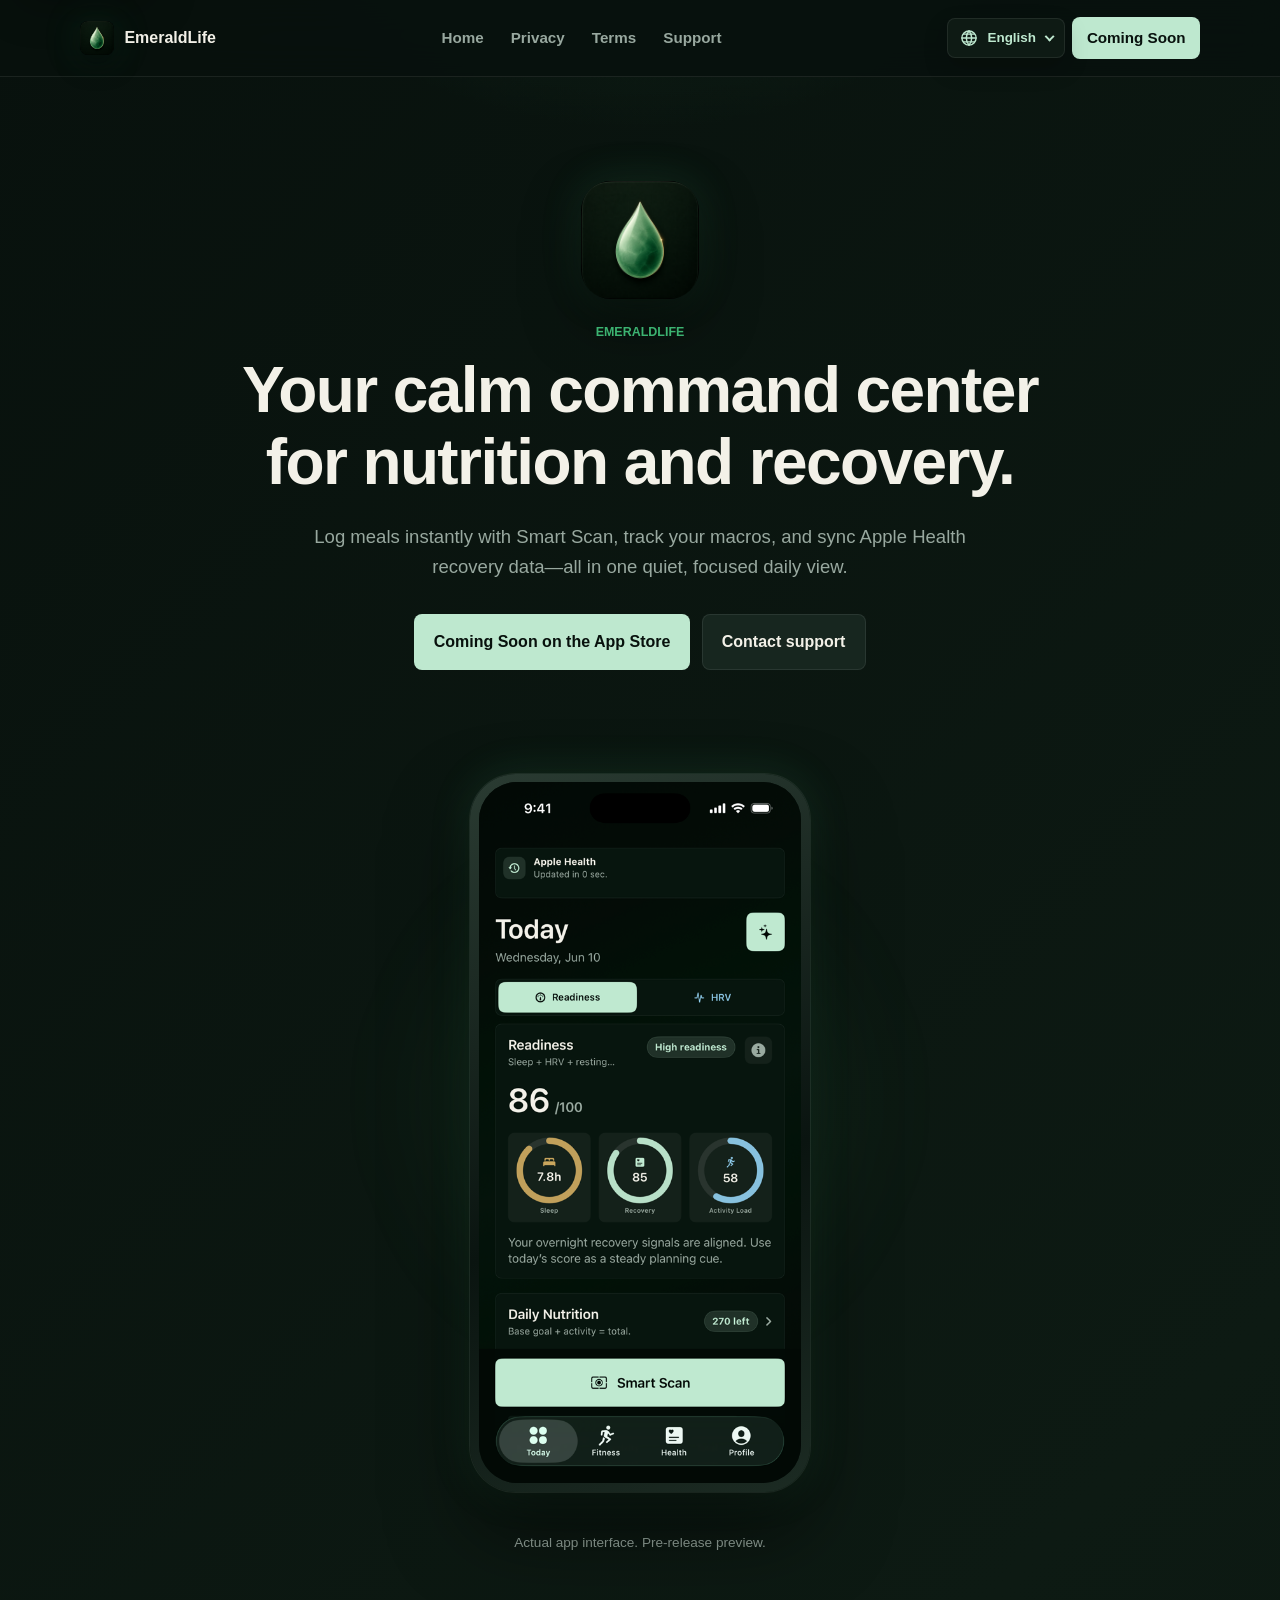
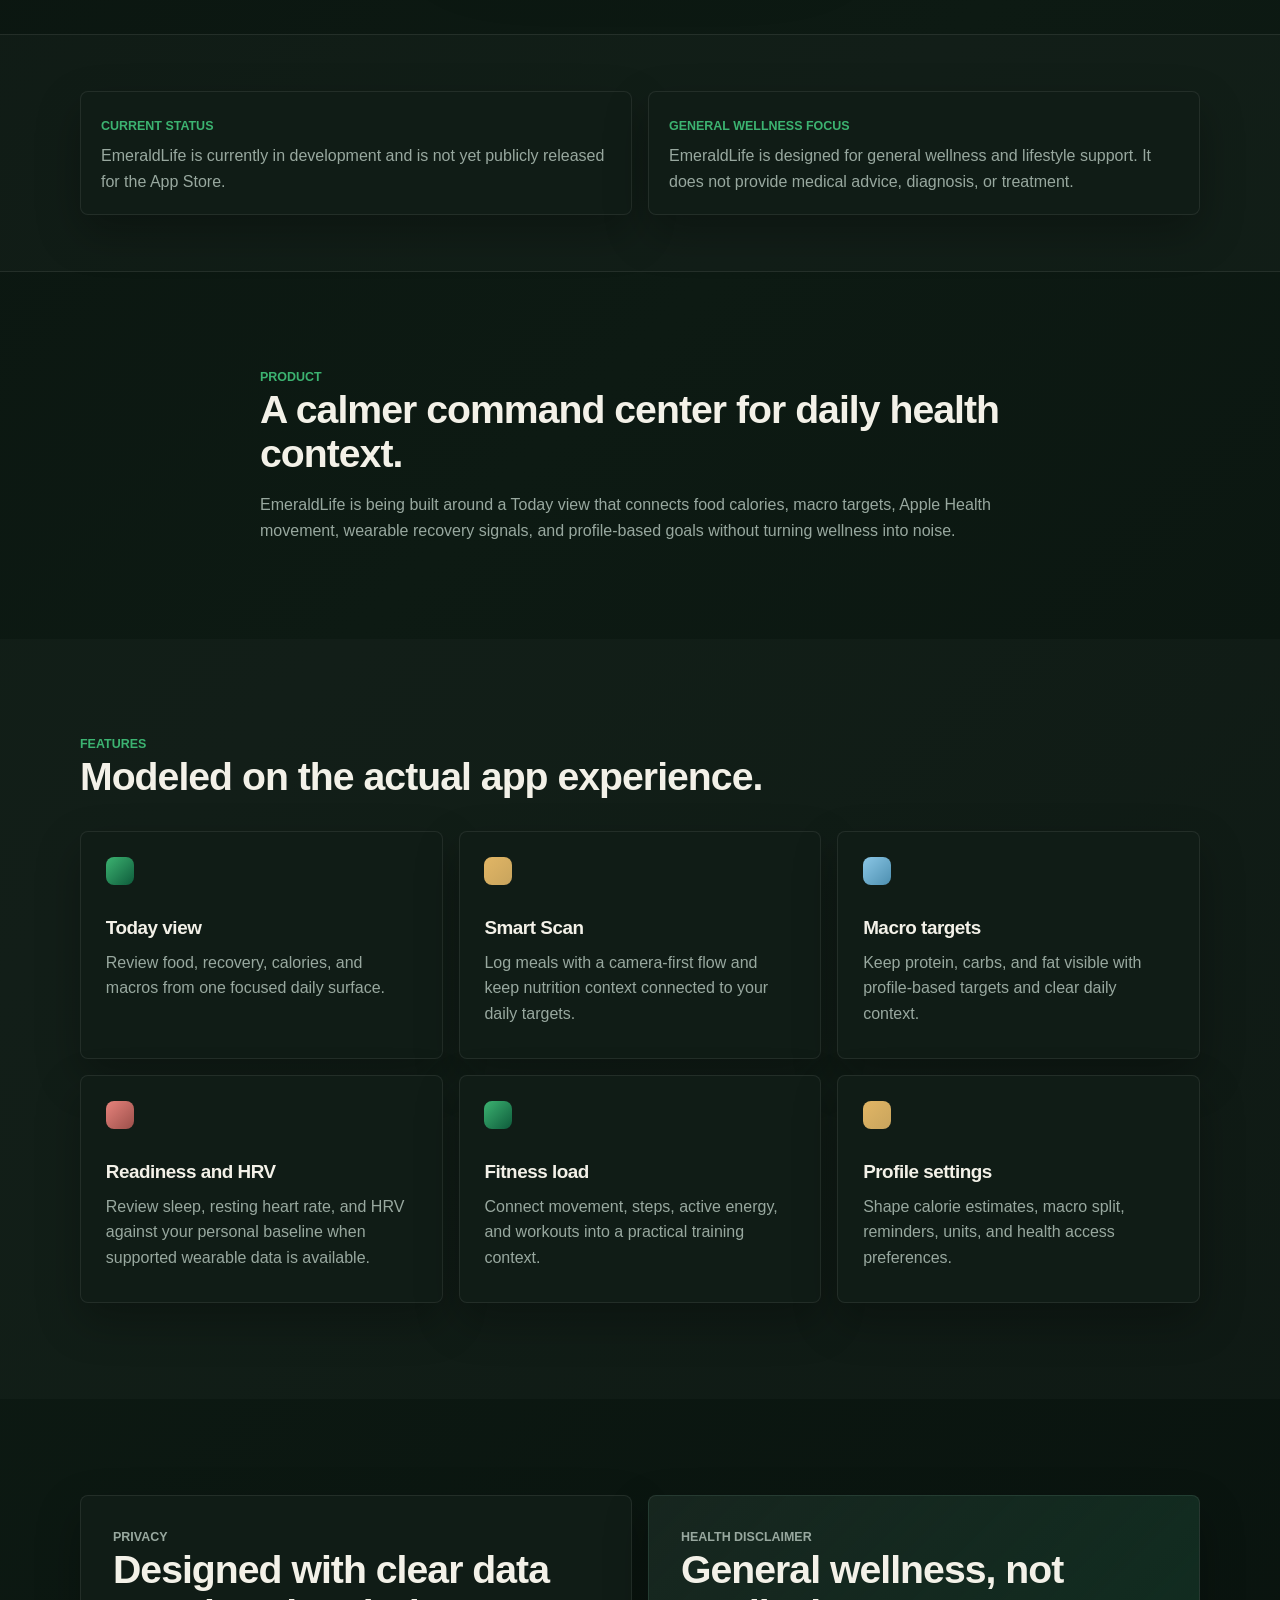
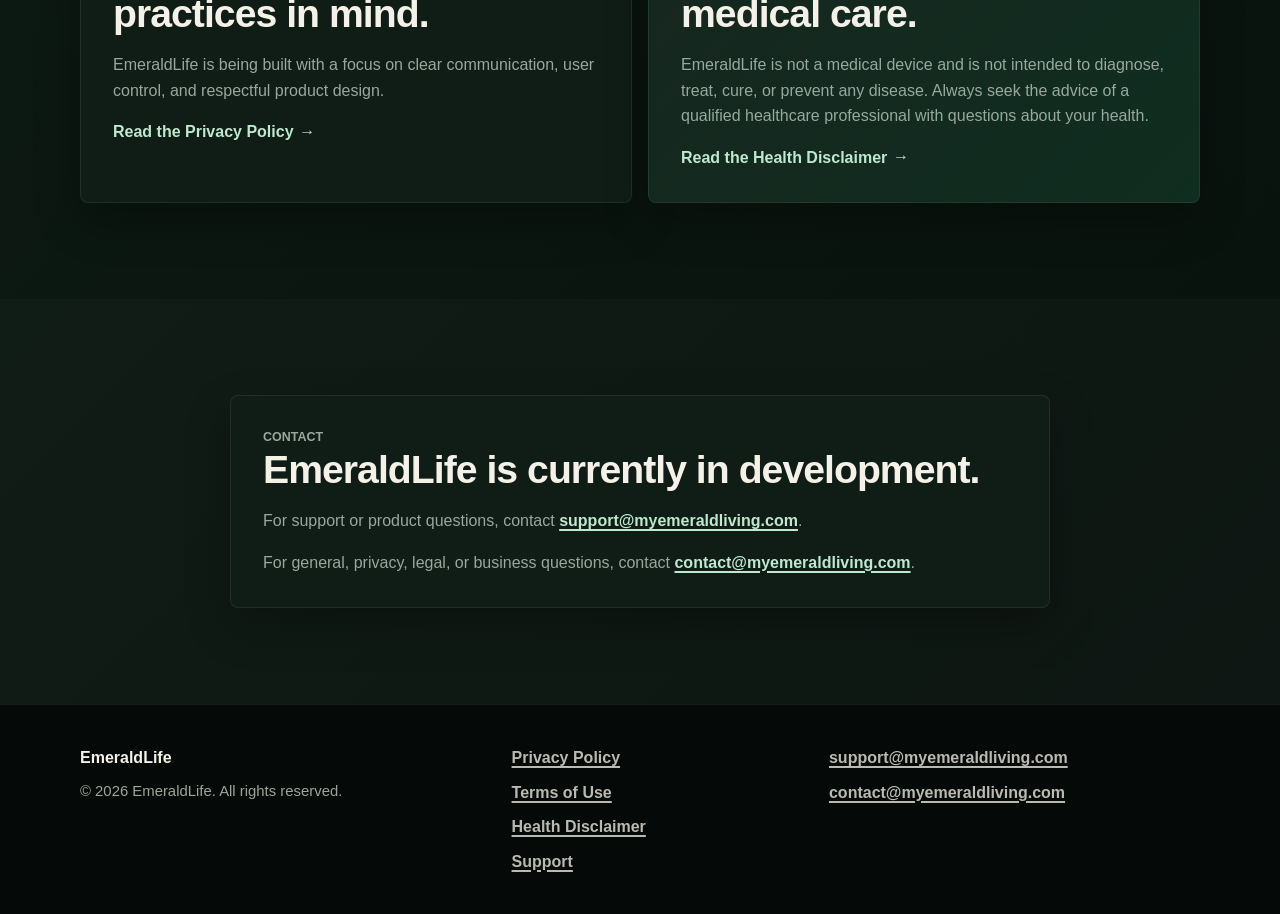
==== index.html @ 59704339 "Default language to browser preference" ====
<!doctype html>
<html lang="en">
<head>
  <meta charset="utf-8">
  <meta name="viewport" content="width=device-width, initial-scale=1">
  <title>EmeraldLife | Coming Soon</title>
  <meta name="description" content="EmeraldLife is a pre-launch health and lifestyle app focused on sustainable routines, meaningful patterns, nutrition awareness, recovery, and overall wellbeing.">
  <link rel="icon" type="image/png" href="assets/app-logo.png">
  <link rel="apple-touch-icon" href="assets/app-logo.png">
  <link rel="stylesheet" href="assets/styles.css?v=20260616a">
  <script src="assets/lang-boot.js?v=20260616a"></script>
</head>
<body data-page="home">
  <a class="skip-link" href="#main-content" data-i18n="common.skip">Skip to content</a>

  <header class="site-header">
    <div class="container header-inner">
      <a class="brand" href="./" aria-label="EmeraldLife homepage" data-i18n-aria-label="common.homeAria">
        <img class="brand-logo" src="assets/app-logo.png" width="32" height="32" alt="" aria-hidden="true">
        <span data-i18n="common.brand">EmeraldLife</span>
      </a>

      <nav id="site-nav" class="site-nav" aria-label="Primary navigation" data-primary-nav data-i18n-aria-label="common.primaryNav">
        <a href="./" data-i18n="nav.home">Home</a>
        <a href="privacy.html" data-i18n="nav.privacy">Privacy</a>
        <a href="terms.html" data-i18n="nav.terms">Terms</a>
        <a href="support.html" data-i18n="nav.support">Support</a>
        <a class="mobile-nav-cta" href="./#status" data-i18n="nav.soon">Coming Soon</a>
      </nav>

      <div class="header-actions">
        <div class="language-selector" data-language-dropdown>
          <button type="button" class="language-trigger" aria-haspopup="listbox" aria-expanded="false" data-language-trigger data-i18n-aria-label="common.languageSelector">
            <span class="language-icon" aria-hidden="true">
              <svg class="language-icon-svg" viewBox="0 0 24 24" focusable="false">
                <circle cx="12" cy="12" r="8.5"></circle>
                <path d="M3.5 12h17"></path>
                <path d="M12 3.5c2.15 2.2 3.25 5.05 3.25 8.5s-1.1 6.3-3.25 8.5"></path>
                <path d="M12 3.5c-2.15 2.2-3.25 5.05-3.25 8.5s1.1 6.3 3.25 8.5"></path>
                <path d="M5.9 7.35h12.2"></path>
                <path d="M5.9 16.65h12.2"></path>
              </svg>
            </span>
            <span class="language-current" data-language-current>English</span>
            <span class="language-chevron" aria-hidden="true"></span>
          </button>
          <ul class="language-menu" role="listbox" hidden data-language-menu>
            <li class="language-option">
              <button type="button" role="option" data-language-option="en" aria-selected="true">
                <svg class="language-check" viewBox="0 0 16 16" aria-hidden="true" focusable="false">
                  <path d="M3.5 8.5l2.4 2.4 5.4-5.4"></path>
                </svg>
                <span>English</span>
              </button>
            </li>
            <li class="language-option">
              <button type="button" role="option" data-language-option="zhHans" aria-selected="false">
                <svg class="language-check" viewBox="0 0 16 16" aria-hidden="true" focusable="false">
                  <path d="M3.5 8.5l2.4 2.4 5.4-5.4"></path>
                </svg>
                <span>简体中文</span>
              </button>
            </li>
            <li class="language-option">
              <button type="button" role="option" data-language-option="zhHant" aria-selected="false">
                <svg class="language-check" viewBox="0 0 16 16" aria-hidden="true" focusable="false">
                  <path d="M3.5 8.5l2.4 2.4 5.4-5.4"></path>
                </svg>
                <span>繁體中文</span>
              </button>
            </li>
          </ul>
        </div>
        <a class="header-cta" href="./#status" data-i18n="nav.soon">Coming Soon</a>
        <button class="menu-toggle" type="button" aria-expanded="false" aria-controls="site-nav" aria-label="Open menu" data-nav-toggle data-i18n-aria-label="nav.openMenu">
          <span></span>
          <span></span>
        </button>
      </div>
    </div>
  </header>

  <main id="main-content">
    <section class="hero">
      <div class="container hero-inner">
        <img class="hero-logo" src="assets/app-logo.png" width="112" height="112" alt="" aria-hidden="true">
        <p class="eyebrow" data-i18n="home.eyebrow">EmeraldLife</p>
        <h1 data-i18n="home.heroTitle">Build a daily rhythm around food, movement, and progress.</h1>
        <p class="hero-lead" data-i18n="home.heroLead">EmeraldLife brings nutrition, Smart Scan meal logging, Apple Health movement, wearable recovery signals, and progress context into one calm daily view.</p>
        <div class="hero-actions">
          <a class="button button-primary" href="#status" data-i18n="home.heroPrimary">Coming Soon on the App Store</a>
          <a class="button button-secondary" href="support.html" data-i18n="home.heroSecondary">Contact support</a>
        </div>

        <div class="product-visual">
          <div class="phone-stage">
            <div class="phone-glow" aria-hidden="true"></div>
            <div class="phone-shell">
              <img
                class="phone-screenshot"
                src="assets/app-today-en.png"
                width="506"
                height="1100"
                alt="EmeraldLife Today view showing readiness score, sleep, recovery, activity load, and daily nutrition"
                data-app-screenshot
                data-i18n-alt="home.screenshotAlt">
            </div>
          </div>
          <p class="visual-caption" data-i18n="home.visualCaption">Actual app interface. Pre-release preview.</p>
        </div>
      </div>
    </section>

    <section id="status" class="status-section">
      <div class="container notice-grid">
        <article class="notice-card">
          <span class="notice-label" data-i18n="home.statusLabel">Current status</span>
          <p data-i18n="home.statusText">EmeraldLife is currently in development and is not yet publicly released for the App Store.</p>
        </article>
        <article class="notice-card">
          <span class="notice-label" data-i18n="home.disclaimerLabel">General wellness focus</span>
          <p data-i18n="home.disclaimerText">EmeraldLife is designed for general wellness and lifestyle support. It does not provide medical advice, diagnosis, or treatment.</p>
        </article>
      </div>
    </section>

    <section id="product" class="content-section">
      <div class="container section-narrow">
        <p class="section-label" data-i18n="nav.product">Product</p>
        <h2 data-i18n="home.productTitle">A calmer command center for daily health context.</h2>
        <p data-i18n="home.productCopy">EmeraldLife is being built around a Today view that connects food calories, macro targets, Apple Health movement, wearable recovery signals, and profile-based goals without turning wellness into noise.</p>
      </div>
    </section>

    <section class="content-section feature-section">
      <div class="container">
        <div class="section-heading">
          <p class="section-label" data-i18n="home.featuresLabel">Features</p>
          <h2 data-i18n="home.featuresTitle">Modeled on the actual app experience.</h2>
        </div>
        <div class="feature-grid">
          <article class="feature-card">
            <span class="feature-mark"></span>
            <h3 data-i18n="home.featureRoutineTitle">Today view</h3>
            <p data-i18n="home.featureRoutineCopy">Review food, recovery, calories, and macros from one focused daily surface.</p>
          </article>
          <article class="feature-card">
            <span class="feature-mark feature-mark-warm"></span>
            <h3 data-i18n="home.featureNutritionTitle">Smart Scan</h3>
            <p data-i18n="home.featureNutritionCopy">Log meals with a camera-first flow and keep nutrition context connected to your daily targets.</p>
          </article>
          <article class="feature-card">
            <span class="feature-mark feature-mark-blue"></span>
            <h3 data-i18n="home.featureHabitTitle">Macro targets</h3>
            <p data-i18n="home.featureHabitCopy">Keep protein, carbs, and fat visible with profile-based targets and clear daily context.</p>
          </article>
          <article class="feature-card">
            <span class="feature-mark feature-mark-dark"></span>
            <h3 data-i18n="home.featureRecoveryTitle">Readiness and HRV</h3>
            <p data-i18n="home.featureRecoveryCopy">Review sleep, resting heart rate, and HRV against your personal baseline when supported wearable data is available.</p>
          </article>
          <article class="feature-card">
            <span class="feature-mark"></span>
            <h3 data-i18n="home.featureReflectionTitle">Fitness load</h3>
            <p data-i18n="home.featureReflectionCopy">Connect movement, steps, active energy, and workouts into a practical training context.</p>
          </article>
          <article class="feature-card">
            <span class="feature-mark feature-mark-warm"></span>
            <h3 data-i18n="home.featureInsightTitle">Profile settings</h3>
            <p data-i18n="home.featureInsightCopy">Shape calorie estimates, macro split, reminders, units, and health access preferences.</p>
          </article>
        </div>
      </div>
    </section>

    <section class="content-section split-section">
      <div class="container split-layout">
        <article class="text-panel">
          <p class="section-label" data-i18n="home.privacyLabel">Privacy</p>
          <h2 data-i18n="home.privacyTitle">Designed with clear data practices in mind.</h2>
          <p data-i18n="home.privacyCopy">EmeraldLife is being built with a focus on clear communication, user control, and respectful product design.</p>
          <a class="text-link" href="privacy.html" data-i18n="home.privacyLink">Read the Privacy Policy</a>
        </article>
        <article class="text-panel accent-panel">
          <p class="section-label" data-i18n="home.healthLabel">Health disclaimer</p>
          <h2 data-i18n="home.healthTitle">General wellness, not medical care.</h2>
          <p data-i18n="home.healthCopy">EmeraldLife is not a medical device and is not intended to diagnose, treat, cure, or prevent any disease. Always seek the advice of a qualified healthcare professional with questions about your health.</p>
          <a class="text-link" href="health-disclaimer.html" data-i18n="home.healthLink">Read the Health Disclaimer</a>
        </article>
      </div>
    </section>

    <section class="content-section contact-section">
      <div class="container contact-panel">
        <p class="section-label" data-i18n="home.contactLabel">Contact</p>
        <h2 data-i18n="home.contactTitle">EmeraldLife is currently in development.</h2>
        <p data-i18n-html="home.contactSupport">For support or product questions, contact <a href="mailto:support@myemeraldliving.com">support@myemeraldliving.com</a>.</p>
        <p data-i18n-html="home.contactGeneral">For general, privacy, legal, or business questions, contact <a href="mailto:contact@myemeraldliving.com">contact@myemeraldliving.com</a>.</p>
      </div>
    </section>
  </main>

  <footer class="site-footer">
    <div class="container footer-layout">
      <div>
        <a class="footer-brand" href="./" data-i18n="common.brand">EmeraldLife</a>
        <p data-i18n="common.copyright">© 2026 EmeraldLife. All rights reserved.</p>
      </div>
      <nav class="footer-links" aria-label="Footer navigation" data-i18n-aria-label="common.footerNav">
        <a href="privacy.html" data-i18n="footer.privacy">Privacy Policy</a>
        <a href="terms.html" data-i18n="footer.terms">Terms of Use</a>
        <a href="health-disclaimer.html" data-i18n="footer.health">Health Disclaimer</a>
        <a href="support.html" data-i18n="footer.support">Support</a>
      </nav>
      <div class="footer-contact">
        <a href="mailto:support@myemeraldliving.com">support@myemeraldliving.com</a>
        <a href="mailto:contact@myemeraldliving.com">contact@myemeraldliving.com</a>
      </div>
    </div>
  </footer>

  <script src="assets/script.js?v=20260616a"></script>
</body>
</html>
---- assets/styles.css ----
:root {
  --app-background: #08110D;
  --app-background-2: #0D1A13;
  --app-surface: #101C16;
  --app-elevated: #17261F;
  --app-border: rgba(255, 255, 255, 0.08);
  --app-primary: #3CB371;
  --app-primary-deep: #0E5B3B;
  --app-mint: #BEE8CF;
  --app-ivory: #F3F1E8;
  --app-muted: #98A89F;
  --app-gold: #C8A45D;
  --app-warning: #E2B665;
  --app-sky: #8BC7E6;
  --app-rose: #E7837C;
  --app-black: #050907;
  --font-stack: -apple-system, BlinkMacSystemFont, "SF Pro Display", "SF Pro Text", "Helvetica Neue", Helvetica, Arial, sans-serif;
  --font-stack-zh-hans: -apple-system, BlinkMacSystemFont, "SF Pro Display", "PingFang SC", "Hiragino Sans GB", "Microsoft YaHei", sans-serif;
  --font-stack-zh-hant: -apple-system, BlinkMacSystemFont, "SF Pro Display", "PingFang TC", "Heiti TC", "Microsoft JhengHei", sans-serif;
  --space-1: 0.5rem;
  --space-2: 0.75rem;
  --space-3: 1rem;
  --space-4: 1.5rem;
  --space-5: 2rem;
  --space-6: 3rem;
  --space-7: 4rem;
  --radius: 8px;
  --shadow-card: 0 18px 44px rgba(0, 0, 0, 0.28);
  --shadow-glow: 0 0 42px rgba(60, 179, 113, 0.16);
  --transition: 180ms ease;
}

@media (prefers-reduced-motion: reduce) {
  :root {
    --transition: 0ms;
  }

  *,
  *::before,
  *::after {
    scroll-behavior: auto !important;
    transition-duration: 0ms !important;
    animation-duration: 0ms !important;
  }
}

*,
*::before,
*::after {
  box-sizing: border-box;
}

html {
  scroll-behavior: smooth;
  background: var(--app-background);
}

body {
  margin: 0;
  min-width: 320px;
  min-height: 100vh;
  display: flex;
  flex-direction: column;
  overflow-x: hidden;
  font-family: var(--font-stack);
  color: var(--app-ivory);
  background:
    radial-gradient(circle at 50% -10%, rgba(60, 179, 113, 0.22), transparent 34rem),
    linear-gradient(135deg, var(--app-background), var(--app-background-2) 48%, var(--app-background));
  line-height: 1.6;
  text-rendering: optimizeLegibility;
  -webkit-font-smoothing: antialiased;
}

body:lang(zh-Hans) {
  font-family: var(--font-stack-zh-hans);
  line-height: 1.75;
  word-break: keep-all;
  line-break: strict;
}

body:lang(zh-Hant) {
  font-family: var(--font-stack-zh-hant);
  line-height: 1.75;
  word-break: keep-all;
  line-break: strict;
}

img {
  max-width: 100%;
  display: block;
}

a {
  color: inherit;
}

button,
a {
  -webkit-tap-highlight-color: transparent;
}

button {
  font: inherit;
}

:focus-visible {
  outline: 3px solid rgba(190, 232, 207, 0.48);
  outline-offset: 3px;
}

.skip-link {
  position: fixed;
  left: 1rem;
  top: 1rem;
  z-index: 200;
  transform: translateY(-160%);
  padding: 0.65rem 0.9rem;
  border: 1px solid var(--app-border);
  border-radius: var(--radius);
  background: var(--app-surface);
  color: var(--app-mint);
  text-decoration: none;
  box-shadow: var(--shadow-card);
}

.skip-link:focus {
  transform: translateY(0);
}

.container {
  width: min(1120px, calc(100% - 2rem));
  margin: 0 auto;
}

.site-header {
  position: sticky;
  top: 0;
  z-index: 100;
  border-bottom: 1px solid var(--app-border);
  background: rgba(8, 17, 13, 0.86);
  backdrop-filter: blur(18px);
  -webkit-backdrop-filter: blur(18px);
}

.header-inner {
  min-height: 68px;
  display: flex;
  align-items: center;
  justify-content: space-between;
  gap: var(--space-3);
  position: relative;
}

.brand,
.footer-brand {
  display: inline-flex;
  align-items: center;
  gap: 0.65rem;
  min-width: 0;
  color: var(--app-ivory);
  font-weight: 700;
  text-decoration: none;
  white-space: nowrap;
}

.brand-logo {
  width: 34px;
  height: 34px;
  border-radius: var(--radius);
  box-shadow: 0 10px 24px rgba(0, 0, 0, 0.38), var(--shadow-glow);
}

.site-nav {
  position: absolute;
  top: calc(100% + 1px);
  left: 0;
  right: 0;
  display: none;
  grid-template-columns: 1fr;
  gap: 0.2rem;
  padding: var(--space-3);
  border: 1px solid var(--app-border);
  border-top: 0;
  border-radius: 0 0 var(--radius) var(--radius);
  background: rgba(16, 28, 22, 0.98);
  box-shadow: var(--shadow-card);
}

.site-nav.is-open {
  display: grid;
}

.site-nav a,
.mobile-nav-cta,
.header-cta {
  text-decoration: none;
  font-size: 0.95rem;
  font-weight: 650;
}

.site-nav a {
  padding: 0.8rem 0.85rem;
  border-radius: var(--radius);
  color: var(--app-muted);
}

.site-nav a:hover,
.site-nav a[aria-current="page"] {
  color: var(--app-mint);
  background: rgba(255, 255, 255, 0.045);
}

.mobile-nav-cta {
  color: var(--app-background) !important;
  background: var(--app-mint) !important;
  text-align: center;
}

.header-actions {
  display: flex;
  align-items: center;
  justify-content: flex-end;
  gap: 0.45rem;
}

.language-selector {
  position: relative;
}

.language-trigger {
  display: flex;
  align-items: center;
  gap: 0.5rem;
  min-height: 40px;
  padding: 0 0.72rem;
  border: 1px solid var(--app-border);
  border-radius: var(--radius);
  background: rgba(16, 28, 22, 0.92);
  box-shadow: 0 10px 24px rgba(0, 0, 0, 0.18);
  color: var(--app-mint);
  cursor: pointer;
  white-space: nowrap;
}

.language-trigger:hover,
.language-selector.is-open .language-trigger {
  border-color: rgba(190, 232, 207, 0.34);
  background: rgba(20, 35, 27, 0.96);
}

.language-icon {
  width: 20px;
  height: 20px;
  display: inline-grid;
  place-items: center;
  flex: 0 0 auto;
  color: var(--app-mint);
}

.language-icon-svg {
  width: 20px;
  height: 20px;
  overflow: visible;
  fill: none;
  stroke: currentColor;
  stroke-width: 1.7;
  stroke-linecap: round;
  stroke-linejoin: round;
}

.language-current {
  font-size: 0.84rem;
  font-weight: 750;
  line-height: 1;
}

.language-chevron {
  width: 0.45rem;
  height: 0.45rem;
  margin-left: 0.1rem;
  border-right: 2px solid var(--app-mint);
  border-bottom: 2px solid var(--app-mint);
  transform: translateY(-12%) rotate(45deg);
  transition: transform var(--transition);
}

.language-selector.is-open .language-chevron {
  transform: translateY(12%) rotate(225deg);
}

.language-menu {
  position: absolute;
  top: calc(100% + 0.45rem);
  right: 0;
  z-index: 120;
  width: max-content;
  min-width: 11rem;
  margin: 0;
  padding: 0.35rem;
  list-style: none;
  border: 1px solid var(--app-border);
  border-radius: var(--radius);
  background: rgba(16, 28, 22, 0.98);
  box-shadow: var(--shadow-card);
}

.language-menu[hidden] {
  display: none;
}

.language-option {
  margin: 0;
}

.language-option button {
  display: flex;
  align-items: center;
  gap: 0.55rem;
  width: 100%;
  min-height: 38px;
  padding: 0.45rem 0.55rem;
  border: 0;
  border-radius: calc(var(--radius) - 2px);
  background: transparent;
  color: var(--app-muted);
  font-size: 0.88rem;
  font-weight: 650;
  text-align: left;
  cursor: pointer;
}

.language-option button:hover {
  background: rgba(255, 255, 255, 0.045);
  color: var(--app-ivory);
}

.language-option button[aria-selected="true"] {
  background: var(--app-primary);
  color: var(--app-ivory);
}

.language-check {
  width: 14px;
  height: 14px;
  flex: 0 0 14px;
  fill: none;
  stroke: currentColor;
  stroke-width: 2;
  stroke-linecap: round;
  stroke-linejoin: round;
  opacity: 0;
}

.language-option button[aria-selected="true"] .language-check {
  opacity: 1;
}

.header-cta {
  display: none;
  padding: 0.58rem 0.9rem;
  border-radius: var(--radius);
  color: var(--app-background);
  background: var(--app-mint);
}

.menu-toggle {
  width: 42px;
  height: 42px;
  display: inline-grid;
  place-items: center;
  border: 1px solid var(--app-border);
  border-radius: var(--radius);
  background: var(--app-surface);
  cursor: pointer;
}

.menu-toggle span {
  width: 17px;
  height: 2px;
  grid-area: 1 / 1;
  border-radius: 999px;
  background: var(--app-ivory);
  transition: transform var(--transition);
}

.menu-toggle span:first-child {
  transform: translateY(-4px);
}

.menu-toggle span:last-child {
  transform: translateY(4px);
}

.menu-toggle.is-open span:first-child {
  transform: rotate(45deg);
}

.menu-toggle.is-open span:last-child {
  transform: rotate(-45deg);
}

main {
  flex: 1;
}

.hero {
  padding: 4rem 0 3.5rem;
  overflow: hidden;
}

.hero-inner {
  text-align: center;
}

.hero-logo {
  width: 92px;
  height: 92px;
  margin: 0 auto var(--space-4);
  border-radius: 22px;
  box-shadow: 0 24px 54px rgba(0, 0, 0, 0.5), var(--shadow-glow);
}

.eyebrow,
.section-label,
.notice-label,
.panel-kicker {
  margin: 0;
  color: var(--app-primary);
  font-size: 0.78rem;
  font-weight: 780;
  text-transform: uppercase;
}

body:lang(zh-Hans) .eyebrow,
body:lang(zh-Hant) .eyebrow,
body:lang(zh-Hans) .section-label,
body:lang(zh-Hant) .section-label,
body:lang(zh-Hans) .notice-label,
body:lang(zh-Hant) .notice-label,
body:lang(zh-Hans) .panel-kicker,
body:lang(zh-Hant) .panel-kicker {
  text-transform: none;
}

h1,
h2,
h3,
p {
  margin-top: 0;
}

h1,
h2,
h3 {
  line-height: 1.12;
  color: var(--app-ivory);
  letter-spacing: -0.025em;
}

body:lang(zh-Hans) h1,
body:lang(zh-Hant) h1,
body:lang(zh-Hans) h2,
body:lang(zh-Hant) h2,
body:lang(zh-Hans) h3,
body:lang(zh-Hant) h3 {
  letter-spacing: 0.01em;
  line-height: 1.38;
  text-wrap: balance;
}

html[data-lang="zhHans"] .hero h1,
html[data-lang="zhHant"] .hero h1,
body:lang(zh-Hans) .hero h1,
body:lang(zh-Hant) .hero h1 {
  max-width: none;
  width: 100%;
  box-sizing: border-box;
  padding-inline: max(0.75rem, 4vw);
  font-size: clamp(1.5rem, 6.5vw, 2.65rem);
  line-height: 1.45;
  overflow-wrap: normal;
  word-break: keep-all;
  text-wrap: pretty;
}

html[data-lang="zhHans"] .hero-lead,
html[data-lang="zhHant"] .hero-lead,
body:lang(zh-Hans) .hero-lead,
body:lang(zh-Hant) .hero-lead {
  max-width: none;
  width: 100%;
  box-sizing: border-box;
  padding-inline: max(0.5rem, 3.5vw);
  font-size: clamp(0.92rem, 3.6vw, 1.06rem);
  line-height: 1.85;
}

body:lang(zh-Hans) .section-narrow h2,
body:lang(zh-Hant) .section-narrow h2,
body:lang(zh-Hans) .section-heading h2,
body:lang(zh-Hant) .section-heading h2,
body:lang(zh-Hans) .text-panel h2,
body:lang(zh-Hant) .text-panel h2,
body:lang(zh-Hans) .contact-panel h2,
body:lang(zh-Hant) .contact-panel h2 {
  max-width: 24em;
}

body:lang(zh-Hans) .feature-card h3,
body:lang(zh-Hant) .feature-card h3 {
  line-height: 1.42;
}

body:lang(zh-Hans) .button,
body:lang(zh-Hant) .button {
  line-height: 1.45;
}

.hero h1 {
  max-width: 820px;
  margin: var(--space-2) auto var(--space-4);
  color: var(--app-ivory);
  font-size: 2.38rem;
  font-weight: 760;
  overflow-wrap: break-word;
}

.hero-lead {
  max-width: 720px;
  margin: 0 auto;
  color: var(--app-muted);
  font-size: 1.06rem;
}

.hero-actions {
  display: flex;
  flex-direction: column;
  align-items: stretch;
  gap: 0.75rem;
  width: min(100%, 360px);
  margin: var(--space-5) auto 0;
}

.button {
  display: inline-flex;
  min-height: 56px;
  align-items: center;
  justify-content: center;
  padding: 0.82rem 1.2rem;
  border-radius: var(--radius);
  font-weight: 750;
  text-decoration: none;
  transition: transform var(--transition), background var(--transition), color var(--transition), border-color var(--transition);
}

.button:hover {
  transform: translateY(-1px);
}

.button-primary {
  color: var(--app-background);
  background: var(--app-mint);
}

.button-primary:hover {
  background: #D2F4DE;
}

.button-secondary {
  color: var(--app-ivory);
  background: var(--app-elevated);
  border: 1px solid var(--app-border);
}

.button-secondary:hover {
  border-color: rgba(190, 232, 207, 0.24);
}

.product-visual {
  width: 100%;
  margin: 4rem auto 0;
}

.phone-stage {
  position: relative;
  display: flex;
  justify-content: center;
  align-items: center;
  padding: 1.5rem 1rem 0.5rem;
}

.phone-glow {
  position: absolute;
  top: 12%;
  left: 50%;
  width: min(92vw, 440px);
  height: min(72vw, 520px);
  border-radius: 50%;
  background: radial-gradient(circle, rgba(80, 200, 120, 0.2) 0%, rgba(16, 28, 22, 0) 72%);
  filter: blur(48px);
  pointer-events: none;
  transform: translateX(-50%);
}

.phone-shell {
  position: relative;
  z-index: 1;
  width: min(68vw, 300px);
  padding: 0.55rem;
  border-radius: 46px;
  background: linear-gradient(160deg, #2A3B32, #0A1410 58%, #1C2B23);
  box-shadow:
    0 0 0 1px rgba(255, 255, 255, 0.07),
    0 40px 80px rgba(0, 0, 0, 0.52),
    var(--shadow-glow);
}

.phone-screenshot {
  display: block;
  width: 100%;
  height: auto;
  border-radius: 38px;
  background: var(--app-background);
}

.feature-mark {
  display: inline-block;
  width: 28px;
  height: 28px;
  border-radius: var(--radius);
  background: linear-gradient(135deg, var(--app-primary), var(--app-primary-deep));
}

.feature-mark-warm {
  background: linear-gradient(135deg, var(--app-warning), var(--app-gold));
}

.feature-mark-blue {
  background: linear-gradient(135deg, var(--app-sky), #4D8FB0);
}

.feature-mark-dark {
  background: linear-gradient(135deg, var(--app-rose), #9B4F4A);
}

.visual-caption {
  margin: var(--space-5) 0 0;
  color: var(--app-muted);
  font-size: 0.85rem;
  text-align: center;
}

.status-section,
.feature-section,
.contact-section {
  background: rgba(255, 255, 255, 0.02);
}

.status-section {
  padding: 3.5rem 0;
  border-top: 1px solid var(--app-border);
  border-bottom: 1px solid var(--app-border);
}

.notice-grid {
  display: grid;
  gap: var(--space-3);
}

.notice-card,
.feature-card,
.text-panel,
.contact-panel,
.document-card,
.not-found-panel {
  border: 1px solid var(--app-border);
  border-radius: var(--radius);
  background: var(--app-surface);
  box-shadow: var(--shadow-card);
}

.notice-card {
  padding: 1.25rem;
}

.notice-card p {
  margin: 0.35rem 0 0;
  color: var(--app-muted);
}

.content-section {
  padding: 4.5rem 0;
}

.section-narrow {
  max-width: 760px;
}

.section-narrow h2,
.section-heading h2,
.text-panel h2,
.contact-panel h2,
.document-header h1,
.not-found-panel h1 {
  margin-bottom: var(--space-3);
  font-size: 2rem;
  font-weight: 740;
}

.section-narrow p:not(.section-label),
.section-heading,
.text-panel p,
.contact-panel p,
.document-header p,
.document-content p,
.faq-item p,
.not-found-panel p {
  color: var(--app-muted);
}

.section-narrow p:last-child,
.text-panel p:last-child,
.contact-panel p:last-child,
.document-content p:last-child,
.faq-item p:last-child,
.not-found-panel p:last-child {
  margin-bottom: 0;
}

.section-heading {
  max-width: 760px;
  margin-bottom: var(--space-5);
}

.feature-grid {
  display: grid;
  gap: var(--space-3);
}

.feature-card {
  min-height: 228px;
  padding: 1.35rem;
  transition: transform var(--transition), border-color var(--transition), background var(--transition);
}

.feature-card:hover {
  transform: translateY(-3px);
  border-color: rgba(190, 232, 207, 0.22);
  background: var(--app-elevated);
}

.feature-card h3 {
  margin: var(--space-4) 0 var(--space-2);
  font-size: 1.18rem;
}

.feature-card p {
  margin-bottom: 0;
  color: var(--app-muted);
}

.split-layout {
  display: grid;
  gap: var(--space-3);
}

.text-panel,
.contact-panel {
  padding: 1.5rem;
}

.accent-panel {
  background:
    linear-gradient(135deg, rgba(23, 38, 31, 0.95), rgba(14, 91, 59, 0.28)),
    var(--app-surface);
}

.text-link,
.document-content a,
.document-header a,
.faq-item a,
.contact-panel a,
.footer-contact a,
.footer-links a {
  color: var(--app-mint);
  font-weight: 700;
  text-decoration-thickness: 1.5px;
  text-underline-offset: 0.2em;
}

.text-link {
  display: inline-flex;
  align-items: center;
  gap: 0.35rem;
  text-decoration: none;
}

.text-link::after {
  content: "→";
  line-height: 1;
}

.text-link:hover {
  text-decoration: underline;
}

.contact-panel {
  max-width: 820px;
}

.document-page {
  padding: 3rem 0 4.5rem;
}

.document-card {
  width: min(880px, calc(100% - 2rem));
  margin: 0 auto;
  padding: 1.35rem;
}

.document-header {
  padding-bottom: var(--space-5);
  border-bottom: 1px solid var(--app-border);
  margin-bottom: var(--space-5);
}

.document-header h1 {
  color: var(--app-ivory);
}

.effective-date {
  color: var(--app-ivory) !important;
}

.document-content h2,
.faq-list h2 {
  margin: 2rem 0 var(--space-2);
  color: var(--app-ivory);
  font-size: 1.2rem;
}

.document-content p {
  margin-bottom: var(--space-3);
}

.emergency-note {
  padding: 1rem;
  border-left: 4px solid var(--app-warning);
  border-radius: var(--radius);
  background: rgba(226, 182, 101, 0.1);
  color: var(--app-ivory) !important;
  font-weight: 700;
}

.support-card .document-header {
  margin-bottom: var(--space-4);
}

.faq-list h2 {
  margin-top: 0;
}

.faq-item {
  padding: 1rem 0;
  border-top: 1px solid var(--app-border);
}

.faq-item h3 {
  margin-bottom: 0.45rem;
  font-size: 1.05rem;
}

.not-found-page {
  display: grid;
  min-height: 62vh;
  place-items: center;
  padding: 3rem 0;
}

.not-found-panel {
  max-width: 680px;
  padding: 2rem;
  text-align: center;
}

.not-found-panel .button {
  margin-top: var(--space-3);
}

.site-footer {
  margin-top: auto;
  padding: 2.5rem 0;
  border-top: 1px solid var(--app-border);
  background: #050907;
  color: rgba(243, 241, 232, 0.66);
}

.footer-layout {
  display: grid;
  gap: var(--space-5);
}

.footer-brand {
  color: var(--app-ivory);
  margin-bottom: 0.55rem;
}

.footer-layout p {
  margin: 0;
  font-size: 0.93rem;
}

.footer-links,
.footer-contact {
  display: grid;
  gap: 0.55rem;
}

.footer-links a,
.footer-contact a {
  color: rgba(243, 241, 232, 0.76);
}

.footer-links a:hover,
.footer-contact a:hover {
  color: var(--app-mint);
}

@media (max-width: 599px) {
  .product-visual {
    margin-top: 3rem;
  }

  .phone-shell {
    width: min(76vw, 280px);
  }

  .phone-glow {
    width: min(88vw, 360px);
    height: min(64vw, 440px);
  }

  .visual-caption {
    font-size: 0.82rem;
  }

  .hero-actions {
    width: 100%;
    padding: 0 1rem;
  }

  .button {
    width: 100%;
  }
}

@media (max-width: 430px) {
  .brand span {
    max-width: 124px;
    overflow: hidden;
    text-overflow: ellipsis;
    font-size: 0.92rem;
  }

  .language-trigger {
    min-height: 38px;
    gap: 0.42rem;
    padding: 0 0.6rem;
  }

  .language-icon,
  .language-icon-svg {
    width: 19px;
    height: 19px;
  }

  .language-current {
    font-size: 0.78rem;
  }

  .menu-toggle {
    width: 38px;
    height: 38px;
  }

  .header-inner {
    gap: 0.35rem;
  }

  html:not([data-lang="zhHans"]):not([data-lang="zhHant"]) .hero h1 {
    max-width: 340px;
    font-size: 1.95rem;
  }

  html:not([data-lang="zhHans"]):not([data-lang="zhHant"]) .hero-lead {
    max-width: 340px;
    font-size: 1rem;
  }

  html[data-lang="zhHans"] .hero-actions,
  html[data-lang="zhHant"] .hero-actions {
    width: 100%;
    padding: 0;
  }

  .hero-actions {
    width: min(100%, 320px);
  }
}

@media (max-width: 360px) {
  .brand span {
    max-width: 72px;
  }

  .language-current {
    font-size: 0.74rem;
  }
}

@media (min-width: 600px) {
  .container {
    width: min(1120px, calc(100% - 3rem));
  }

  .header-cta {
    display: inline-flex;
  }

  .hero {
    padding-top: 5.25rem;
  }

  .hero-logo {
    width: 104px;
    height: 104px;
    border-radius: 26px;
  }

  .hero h1 {
    font-size: 3.2rem;
  }

  .hero-lead {
    font-size: 1.16rem;
  }

  .hero-actions {
    width: auto;
    flex-direction: row;
    justify-content: center;
    align-items: center;
  }

  .notice-grid,
  .split-layout {
    grid-template-columns: repeat(2, minmax(0, 1fr));
  }

  .feature-grid {
    grid-template-columns: repeat(2, minmax(0, 1fr));
  }

  .text-panel,
  .contact-panel,
  .document-card {
    padding: 2rem;
  }
}

@media (min-width: 900px) {
  .header-inner {
    min-height: 76px;
  }

  .site-nav {
    position: static;
    display: flex;
    align-items: center;
    gap: 0.25rem;
    padding: 0;
    border: 0;
    border-radius: 0;
    background: transparent;
    box-shadow: none;
  }

  .site-nav a {
    padding: 0.45rem 0.72rem;
  }

  .mobile-nav-cta {
    display: none;
  }

  .menu-toggle {
    display: none;
  }

  .hero {
    padding: 6.5rem 0 5rem;
  }

  .hero-logo {
    width: 118px;
    height: 118px;
    border-radius: 30px;
  }

  .hero h1 {
    font-size: 4rem;
  }

  .product-visual {
    margin-top: 5rem;
  }

  .phone-shell {
    width: 340px;
  }

  .content-section {
    padding: 6rem 0;
  }

  .section-narrow h2,
  .section-heading h2,
  .text-panel h2,
  .contact-panel h2,
  .document-header h1,
  .not-found-panel h1 {
    font-size: 2.45rem;
  }

  .feature-grid {
    grid-template-columns: repeat(3, minmax(0, 1fr));
  }

  .feature-card {
    padding: 1.55rem;
  }

  .footer-layout {
    grid-template-columns: 1.4fr 1fr 1.3fr;
    align-items: start;
  }
}
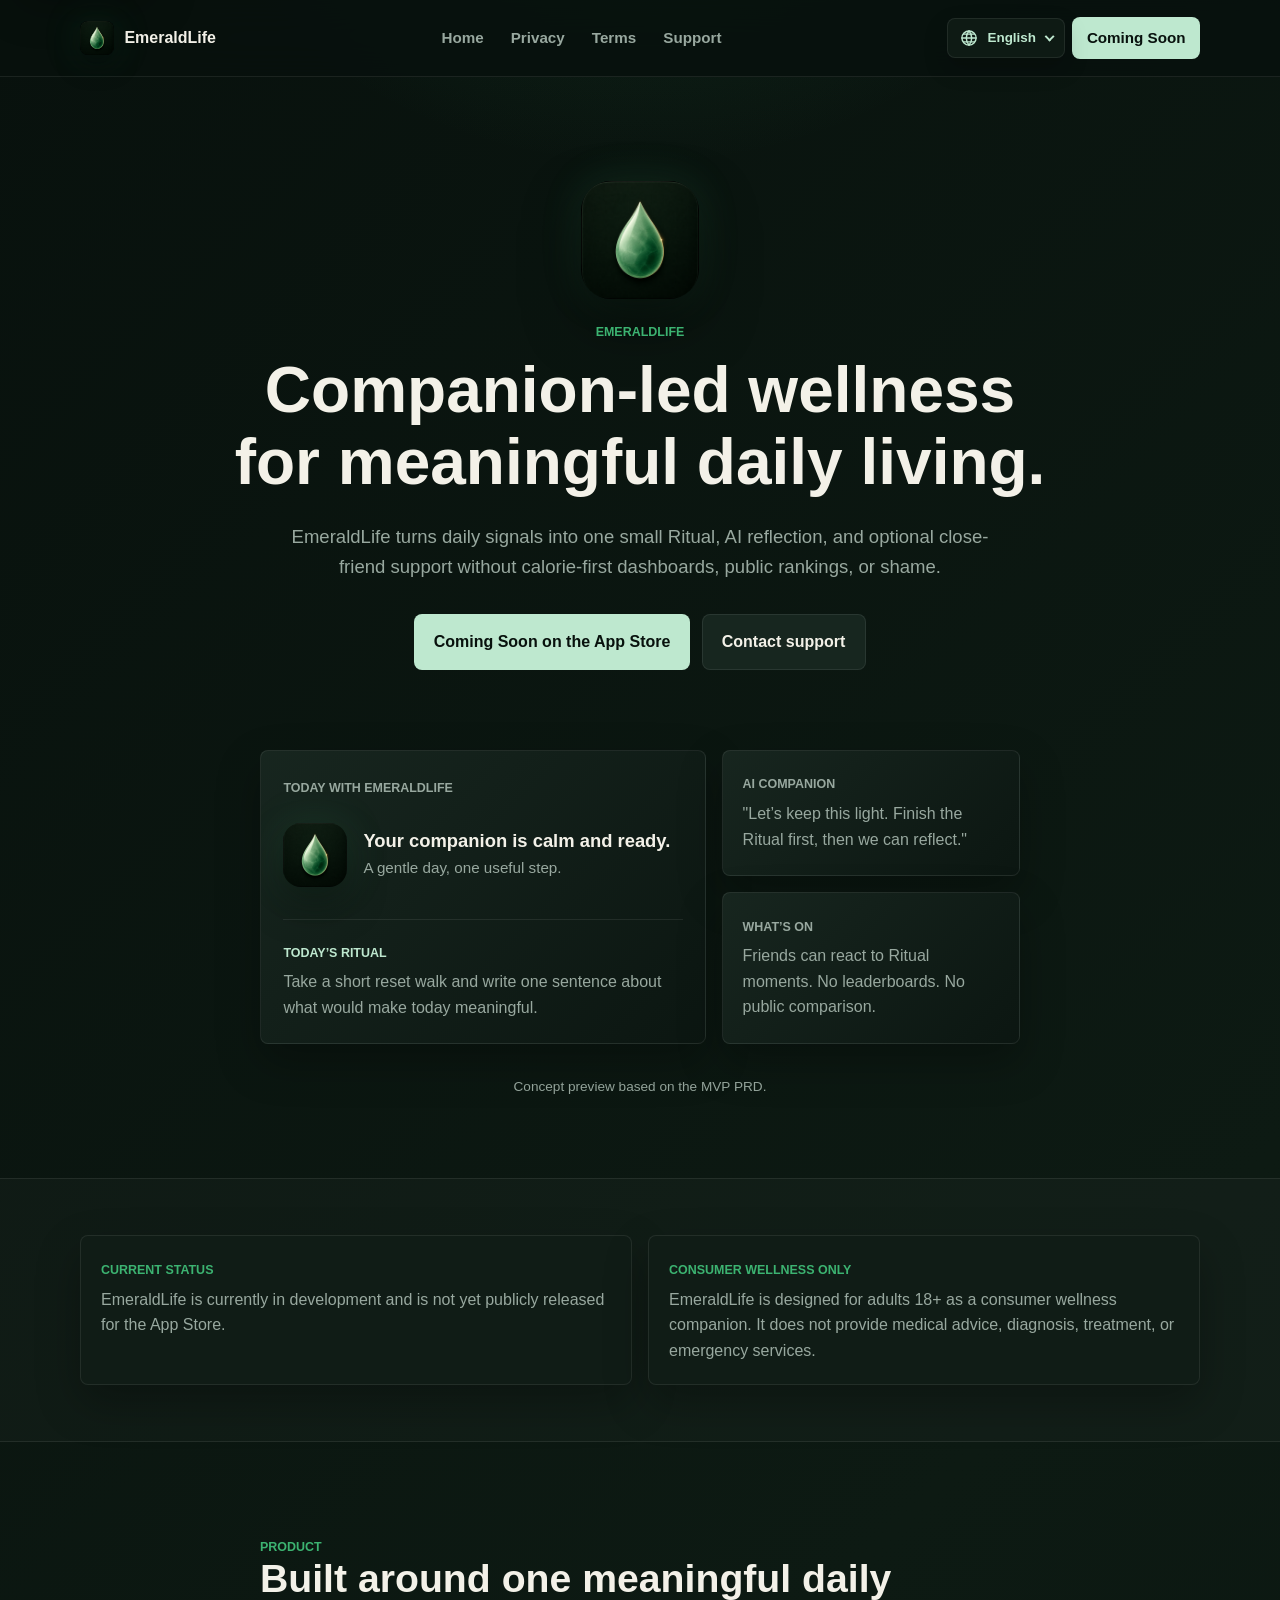
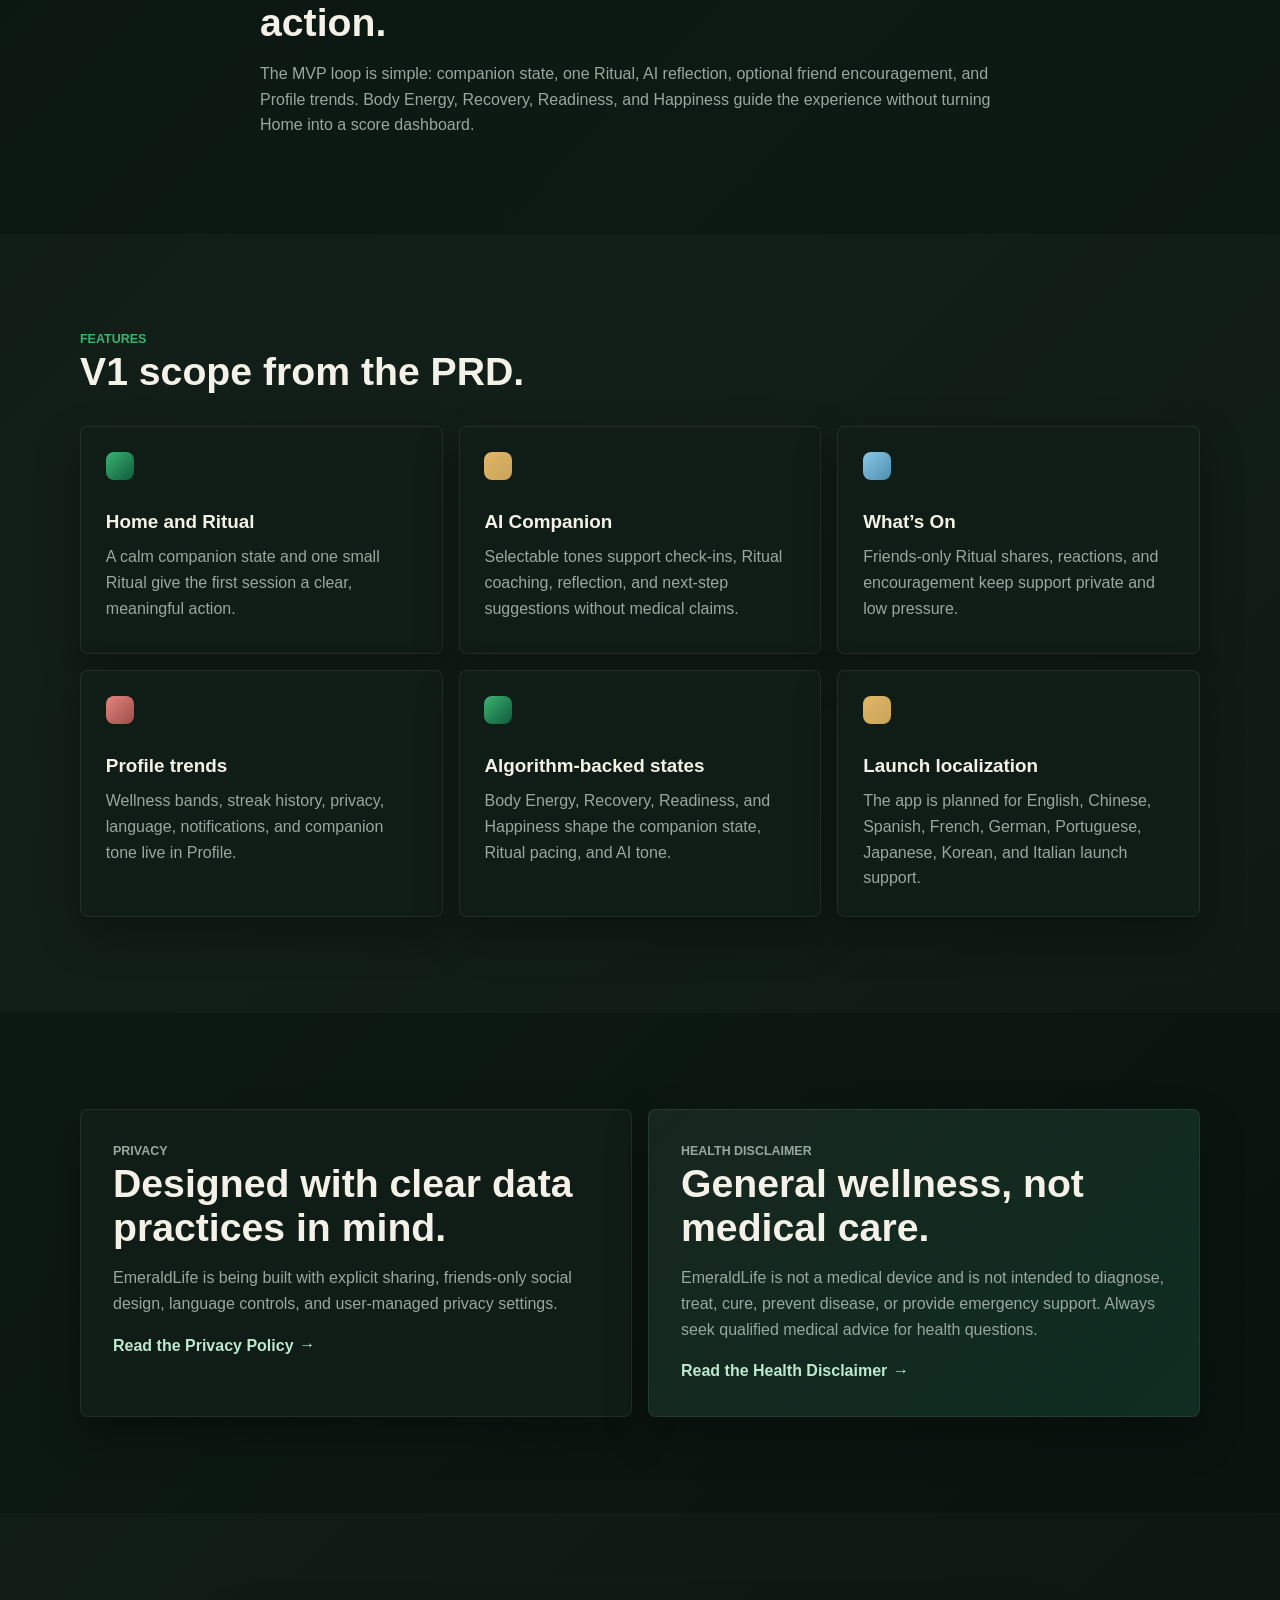
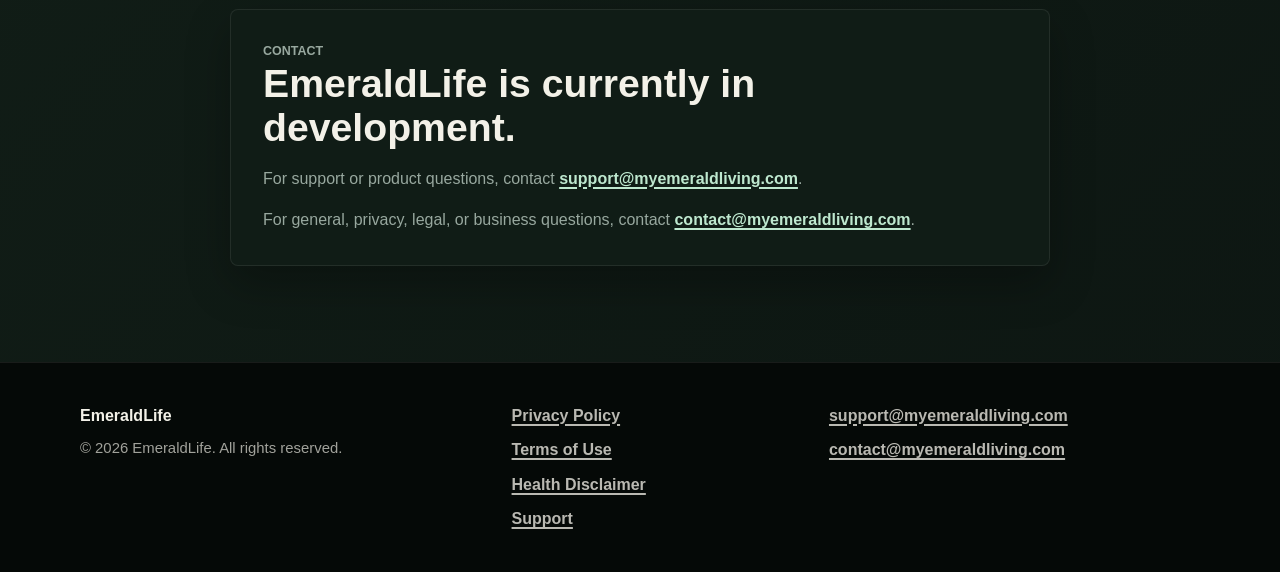
==== commit babf6ca1: "Update site copy from EmeraldLife PRD" ====
--- a/index.html
+++ b/index.html
@@ -4,11 +4,11 @@
   <meta charset="utf-8">
   <meta name="viewport" content="width=device-width, initial-scale=1">
   <title>EmeraldLife | Coming Soon</title>
-  <meta name="description" content="EmeraldLife is a pre-launch health and lifestyle app focused on sustainable routines, meaningful patterns, nutrition awareness, recovery, and overall wellbeing.">
+  <meta name="description" content="EmeraldLife is a pre-launch companion-led wellness app for one meaningful daily Ritual, AI reflection, and friends-only support.">
   <link rel="icon" type="image/png" href="assets/app-logo.png">
   <link rel="apple-touch-icon" href="assets/app-logo.png">
-  <link rel="stylesheet" href="assets/styles.css?v=20260616a">
-  <script src="assets/lang-boot.js?v=20260616a"></script>
+  <link rel="stylesheet" href="assets/styles.css?v=20260708a">
+  <script src="assets/lang-boot.js?v=20260708a"></script>
 </head>
 <body data-page="home">
   <a class="skip-link" href="#main-content" data-i18n="common.skip">Skip to content</a>
@@ -85,28 +85,39 @@
       <div class="container hero-inner">
         <img class="hero-logo" src="assets/app-logo.png" width="112" height="112" alt="" aria-hidden="true">
         <p class="eyebrow" data-i18n="home.eyebrow">EmeraldLife</p>
-        <h1 data-i18n="home.heroTitle">Build a daily rhythm around food, movement, and progress.</h1>
-        <p class="hero-lead" data-i18n="home.heroLead">EmeraldLife brings nutrition, Smart Scan meal logging, Apple Health movement, wearable recovery signals, and progress context into one calm daily view.</p>
+        <h1 data-i18n="home.heroTitle">Companion-led wellness for meaningful daily living.</h1>
+        <p class="hero-lead" data-i18n="home.heroLead">EmeraldLife turns daily signals into one small Ritual, AI reflection, and optional close-friend support without calorie-first dashboards, public rankings, or shame.</p>
         <div class="hero-actions">
           <a class="button button-primary" href="#status" data-i18n="home.heroPrimary">Coming Soon on the App Store</a>
           <a class="button button-secondary" href="support.html" data-i18n="home.heroSecondary">Contact support</a>
         </div>
 
         <div class="product-visual">
-          <div class="phone-stage">
-            <div class="phone-glow" aria-hidden="true"></div>
-            <div class="phone-shell">
-              <img
-                class="phone-screenshot"
-                src="assets/app-today-en.png"
-                width="506"
-                height="1100"
-                alt="EmeraldLife Today view showing readiness score, sleep, recovery, activity load, and daily nutrition"
-                data-app-screenshot
-                data-i18n-alt="home.screenshotAlt">
+          <div class="companion-preview" aria-label="EmeraldLife companion-led wellness preview" data-i18n-aria-label="home.previewAria">
+            <div class="preview-card turtle-card">
+              <p class="panel-kicker" data-i18n="home.previewKicker">Today with EmeraldLife</p>
+              <div class="turtle-state">
+                <img class="preview-logo" src="assets/app-logo.png" width="64" height="64" alt="" aria-hidden="true">
+                <div>
+                  <strong data-i18n="home.previewState">Your companion is calm and ready.</strong>
+                  <span data-i18n="home.previewCue">A gentle day, one useful step.</span>
+                </div>
+              </div>
+              <div class="ritual-row">
+                <span data-i18n="home.previewRitualLabel">Today's Ritual</span>
+                <p data-i18n="home.previewRitual">Take a short reset walk and write one sentence about what would make today meaningful.</p>
+              </div>
+            </div>
+            <div class="preview-card ai-card">
+              <p class="panel-kicker" data-i18n="home.previewAiLabel">AI Companion</p>
+              <p data-i18n="home.previewAi">"Let's keep this light. Finish the Ritual first, then we can reflect."</p>
+            </div>
+            <div class="preview-card friends-card">
+              <p class="panel-kicker" data-i18n="home.previewFriendsLabel">What's On</p>
+              <p data-i18n="home.previewFriends">Friends can react to Ritual moments. No leaderboards. No public comparison.</p>
             </div>
           </div>
-          <p class="visual-caption" data-i18n="home.visualCaption">Actual app interface. Pre-release preview.</p>
+          <p class="visual-caption" data-i18n="home.visualCaption">Concept preview based on the MVP PRD.</p>
         </div>
       </div>
     </section>
@@ -118,8 +129,8 @@
           <p data-i18n="home.statusText">EmeraldLife is currently in development and is not yet publicly released for the App Store.</p>
         </article>
         <article class="notice-card">
-          <span class="notice-label" data-i18n="home.disclaimerLabel">General wellness focus</span>
-          <p data-i18n="home.disclaimerText">EmeraldLife is designed for general wellness and lifestyle support. It does not provide medical advice, diagnosis, or treatment.</p>
+          <span class="notice-label" data-i18n="home.disclaimerLabel">Consumer wellness only</span>
+          <p data-i18n="home.disclaimerText">EmeraldLife is designed for adults 18+ as a consumer wellness companion. It does not provide medical advice, diagnosis, treatment, or emergency services.</p>
         </article>
       </div>
     </section>
@@ -127,8 +138,8 @@
     <section id="product" class="content-section">
       <div class="container section-narrow">
         <p class="section-label" data-i18n="nav.product">Product</p>
-        <h2 data-i18n="home.productTitle">A calmer command center for daily health context.</h2>
-        <p data-i18n="home.productCopy">EmeraldLife is being built around a Today view that connects food calories, macro targets, Apple Health movement, wearable recovery signals, and profile-based goals without turning wellness into noise.</p>
+        <h2 data-i18n="home.productTitle">Built around one meaningful daily action.</h2>
+        <p data-i18n="home.productCopy">The MVP loop is simple: companion state, one Ritual, AI reflection, optional friend encouragement, and Profile trends. Body Energy, Recovery, Readiness, and Happiness guide the experience without turning Home into a score dashboard.</p>
       </div>
     </section>
 
@@ -141,33 +152,33 @@
         <div class="feature-grid">
           <article class="feature-card">
             <span class="feature-mark"></span>
-            <h3 data-i18n="home.featureRoutineTitle">Today view</h3>
-            <p data-i18n="home.featureRoutineCopy">Review food, recovery, calories, and macros from one focused daily surface.</p>
+            <h3 data-i18n="home.featureRoutineTitle">Home and Ritual</h3>
+            <p data-i18n="home.featureRoutineCopy">A calm companion state and one small Ritual give the first session a clear, meaningful action.</p>
           </article>
           <article class="feature-card">
             <span class="feature-mark feature-mark-warm"></span>
-            <h3 data-i18n="home.featureNutritionTitle">Smart Scan</h3>
-            <p data-i18n="home.featureNutritionCopy">Log meals with a camera-first flow and keep nutrition context connected to your daily targets.</p>
+            <h3 data-i18n="home.featureNutritionTitle">AI Companion</h3>
+            <p data-i18n="home.featureNutritionCopy">Selectable tones support check-ins, Ritual coaching, reflection, and next-step suggestions without medical claims.</p>
           </article>
           <article class="feature-card">
             <span class="feature-mark feature-mark-blue"></span>
-            <h3 data-i18n="home.featureHabitTitle">Macro targets</h3>
-            <p data-i18n="home.featureHabitCopy">Keep protein, carbs, and fat visible with profile-based targets and clear daily context.</p>
+            <h3 data-i18n="home.featureHabitTitle">What's On</h3>
+            <p data-i18n="home.featureHabitCopy">Friends-only Ritual shares, reactions, and encouragement keep support private and low pressure.</p>
           </article>
           <article class="feature-card">
             <span class="feature-mark feature-mark-dark"></span>
-            <h3 data-i18n="home.featureRecoveryTitle">Readiness and HRV</h3>
-            <p data-i18n="home.featureRecoveryCopy">Review sleep, resting heart rate, and HRV against your personal baseline when supported wearable data is available.</p>
+            <h3 data-i18n="home.featureRecoveryTitle">Profile trends</h3>
+            <p data-i18n="home.featureRecoveryCopy">Wellness bands, streak history, privacy, language, notifications, and companion tone live in Profile.</p>
           </article>
           <article class="feature-card">
             <span class="feature-mark"></span>
-            <h3 data-i18n="home.featureReflectionTitle">Fitness load</h3>
-            <p data-i18n="home.featureReflectionCopy">Connect movement, steps, active energy, and workouts into a practical training context.</p>
+            <h3 data-i18n="home.featureReflectionTitle">Algorithm-backed states</h3>
+            <p data-i18n="home.featureReflectionCopy">Body Energy, Recovery, Readiness, and Happiness shape the companion state, Ritual pacing, and AI tone.</p>
           </article>
           <article class="feature-card">
             <span class="feature-mark feature-mark-warm"></span>
-            <h3 data-i18n="home.featureInsightTitle">Profile settings</h3>
-            <p data-i18n="home.featureInsightCopy">Shape calorie estimates, macro split, reminders, units, and health access preferences.</p>
+            <h3 data-i18n="home.featureInsightTitle">Launch localization</h3>
+            <p data-i18n="home.featureInsightCopy">The app is planned for English, Chinese, Spanish, French, German, Portuguese, Japanese, Korean, and Italian launch support.</p>
           </article>
         </div>
       </div>
@@ -219,6 +230,6 @@
     </div>
   </footer>
 
-  <script src="assets/script.js?v=20260616a"></script>
+  <script src="assets/script.js?v=20260708a"></script>
 </body>
 </html>
--- a/assets/styles.css
+++ b/assets/styles.css
@@ -455,7 +455,7 @@
 h3 {
   line-height: 1.12;
   color: var(--app-ivory);
-  letter-spacing: -0.025em;
+  letter-spacing: 0;
 }
 
 body:lang(zh-Hans) h1,
@@ -464,7 +464,7 @@
 body:lang(zh-Hant) h2,
 body:lang(zh-Hans) h3,
 body:lang(zh-Hant) h3 {
-  letter-spacing: 0.01em;
+  letter-spacing: 0;
   line-height: 1.38;
   text-wrap: balance;
 }
@@ -479,8 +479,8 @@
   padding-inline: max(0.75rem, 4vw);
   font-size: clamp(1.5rem, 6.5vw, 2.65rem);
   line-height: 1.45;
-  overflow-wrap: normal;
-  word-break: keep-all;
+  overflow-wrap: anywhere;
+  word-break: normal;
   text-wrap: pretty;
 }
 
@@ -505,6 +505,8 @@
 body:lang(zh-Hans) .contact-panel h2,
 body:lang(zh-Hant) .contact-panel h2 {
   max-width: 24em;
+  overflow-wrap: anywhere;
+  word-break: normal;
 }
 
 body:lang(zh-Hans) .feature-card h3,
@@ -582,46 +584,89 @@
   margin: 4rem auto 0;
 }
 
-.phone-stage {
+.companion-preview {
+  width: min(100%, 760px);
+  margin: 0 auto;
+  display: grid;
+  gap: var(--space-3);
+  text-align: left;
+}
+
+.preview-card {
   position: relative;
+  overflow: hidden;
+  border: 1px solid var(--app-border);
+  border-radius: var(--radius);
+  background:
+    linear-gradient(135deg, rgba(23, 38, 31, 0.96), rgba(11, 22, 17, 0.96)),
+    var(--app-surface);
+  box-shadow: var(--shadow-card);
+}
+
+.turtle-card {
+  padding: 1.4rem;
+}
+
+.ai-card,
+.friends-card {
+  padding: 1.2rem;
+}
+
+.turtle-state {
   display: flex;
-  justify-content: center;
   align-items: center;
-  padding: 1.5rem 1rem 0.5rem;
-}
-
-.phone-glow {
-  position: absolute;
-  top: 12%;
-  left: 50%;
-  width: min(92vw, 440px);
-  height: min(72vw, 520px);
-  border-radius: 50%;
-  background: radial-gradient(circle, rgba(80, 200, 120, 0.2) 0%, rgba(16, 28, 22, 0) 72%);
-  filter: blur(48px);
-  pointer-events: none;
-  transform: translateX(-50%);
-}
-
-.phone-shell {
-  position: relative;
-  z-index: 1;
-  width: min(68vw, 300px);
-  padding: 0.55rem;
-  border-radius: 46px;
-  background: linear-gradient(160deg, #2A3B32, #0A1410 58%, #1C2B23);
-  box-shadow:
-    0 0 0 1px rgba(255, 255, 255, 0.07),
-    0 40px 80px rgba(0, 0, 0, 0.52),
-    var(--shadow-glow);
-}
-
-.phone-screenshot {
+  gap: var(--space-3);
+  margin-top: var(--space-4);
+}
+
+.preview-logo {
+  flex: 0 0 64px;
+  width: 64px;
+  height: 64px;
+  border-radius: 18px;
+  box-shadow: 0 18px 38px rgba(0, 0, 0, 0.38), var(--shadow-glow);
+}
+
+.turtle-state strong,
+.turtle-state span,
+.ritual-row span,
+.ritual-row p,
+.preview-card p {
   display: block;
-  width: 100%;
-  height: auto;
-  border-radius: 38px;
-  background: var(--app-background);
+}
+
+.turtle-state strong {
+  color: var(--app-ivory);
+  font-size: 1.15rem;
+  line-height: 1.25;
+}
+
+.turtle-state span,
+.preview-card p {
+  color: var(--app-muted);
+}
+
+.turtle-state span {
+  margin-top: 0.25rem;
+  font-size: 0.95rem;
+}
+
+.ritual-row {
+  margin-top: var(--space-5);
+  padding-top: var(--space-4);
+  border-top: 1px solid var(--app-border);
+}
+
+.ritual-row span {
+  color: var(--app-mint);
+  font-size: 0.78rem;
+  font-weight: 780;
+  text-transform: uppercase;
+}
+
+.ritual-row p,
+.preview-card p {
+  margin: 0.35rem 0 0;
 }
 
 .feature-mark {
@@ -932,13 +977,14 @@
     margin-top: 3rem;
   }
 
-  .phone-shell {
-    width: min(76vw, 280px);
-  }
-
-  .phone-glow {
-    width: min(88vw, 360px);
-    height: min(64vw, 440px);
+  .turtle-state {
+    align-items: flex-start;
+  }
+
+  .preview-logo {
+    width: 56px;
+    height: 56px;
+    flex-basis: 56px;
   }
 
   .visual-caption {
@@ -1116,8 +1162,13 @@
     margin-top: 5rem;
   }
 
-  .phone-shell {
-    width: 340px;
+  .companion-preview {
+    grid-template-columns: 1.2fr 0.8fr;
+    align-items: stretch;
+  }
+
+  .turtle-card {
+    grid-row: span 2;
   }
 
   .content-section {
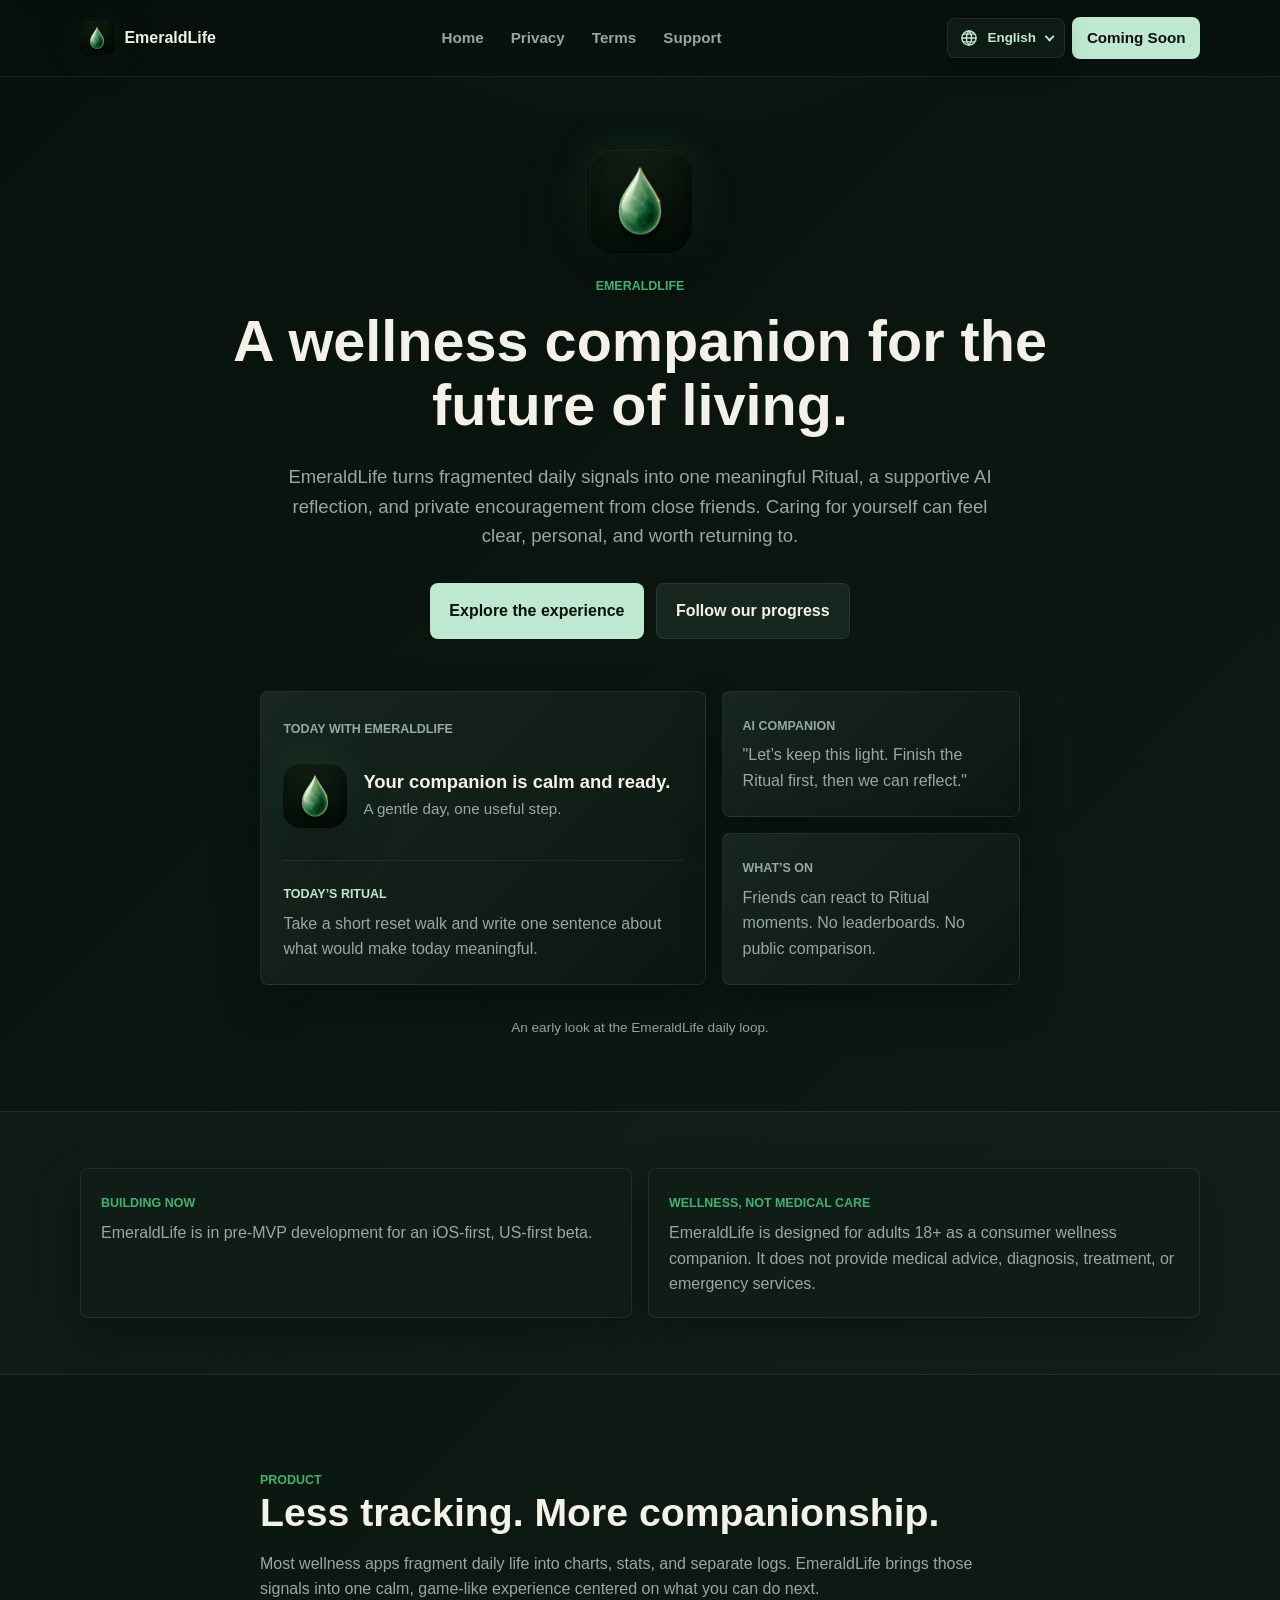
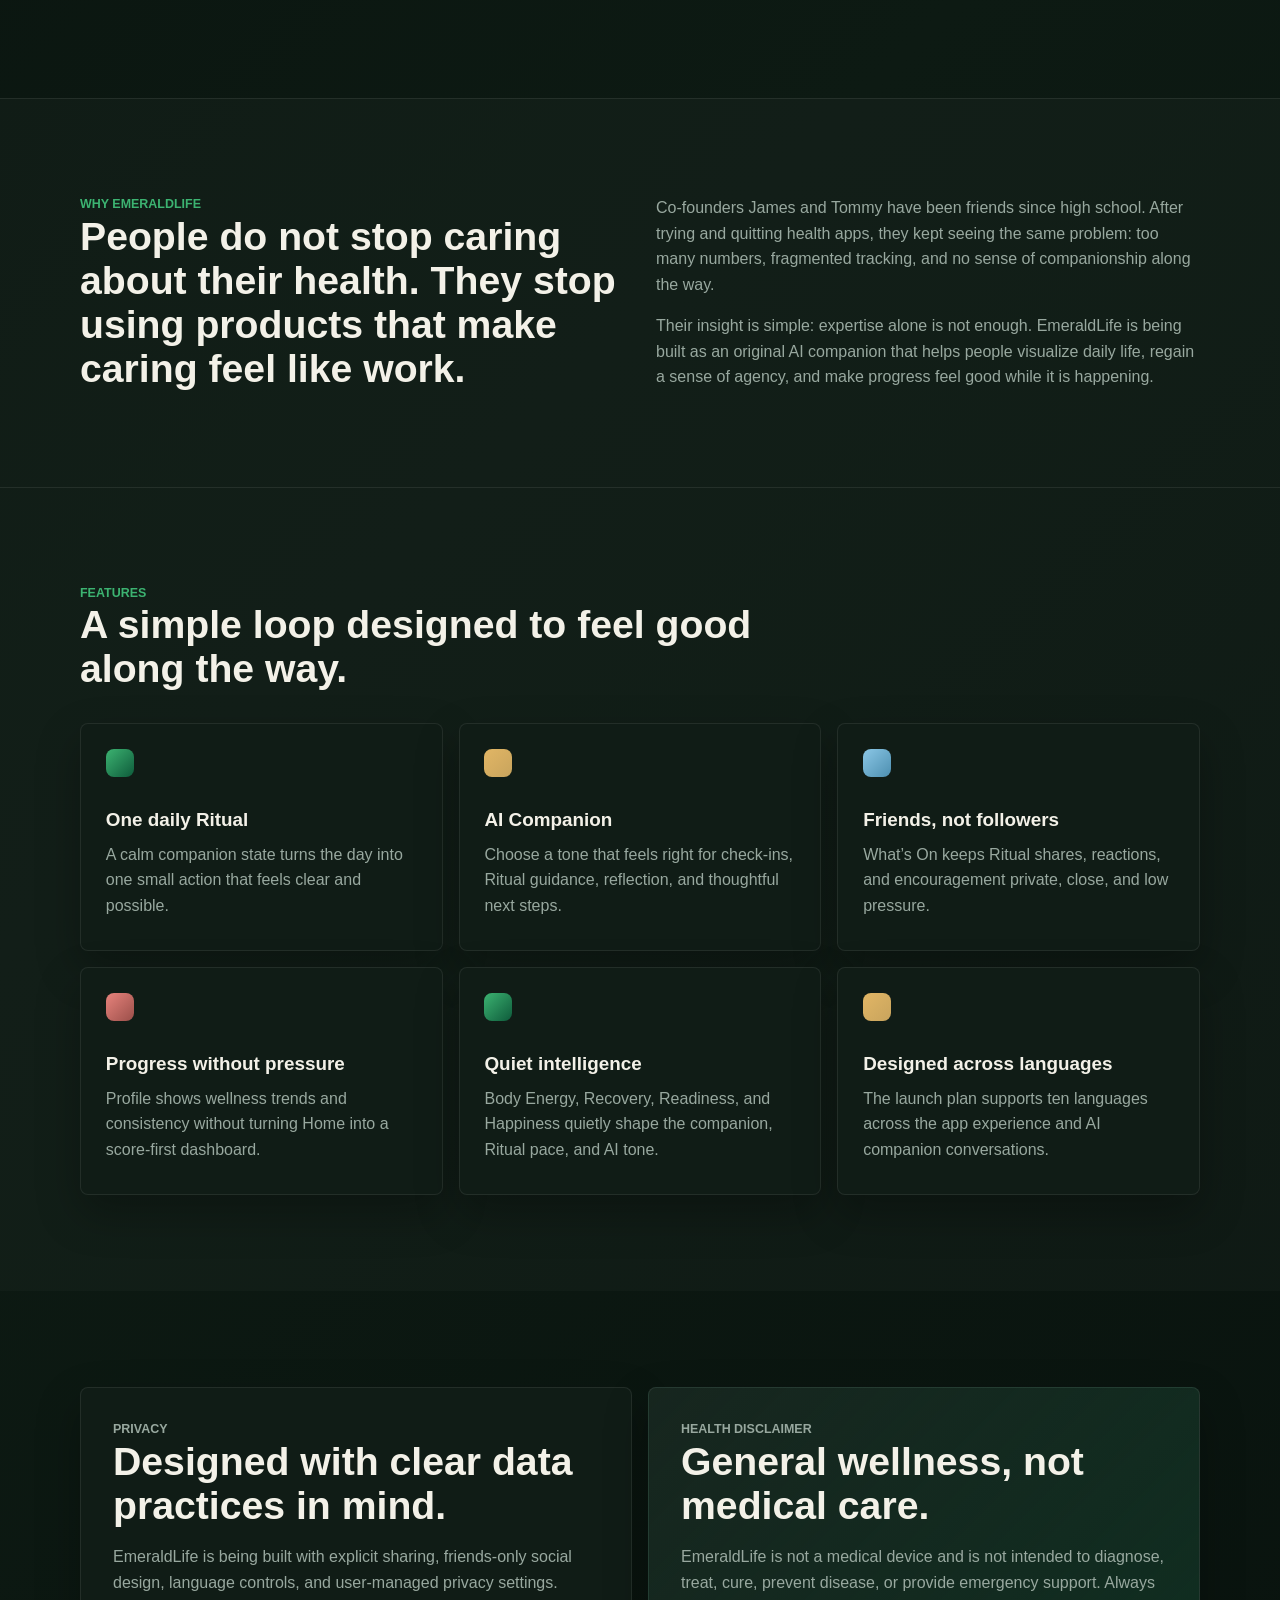
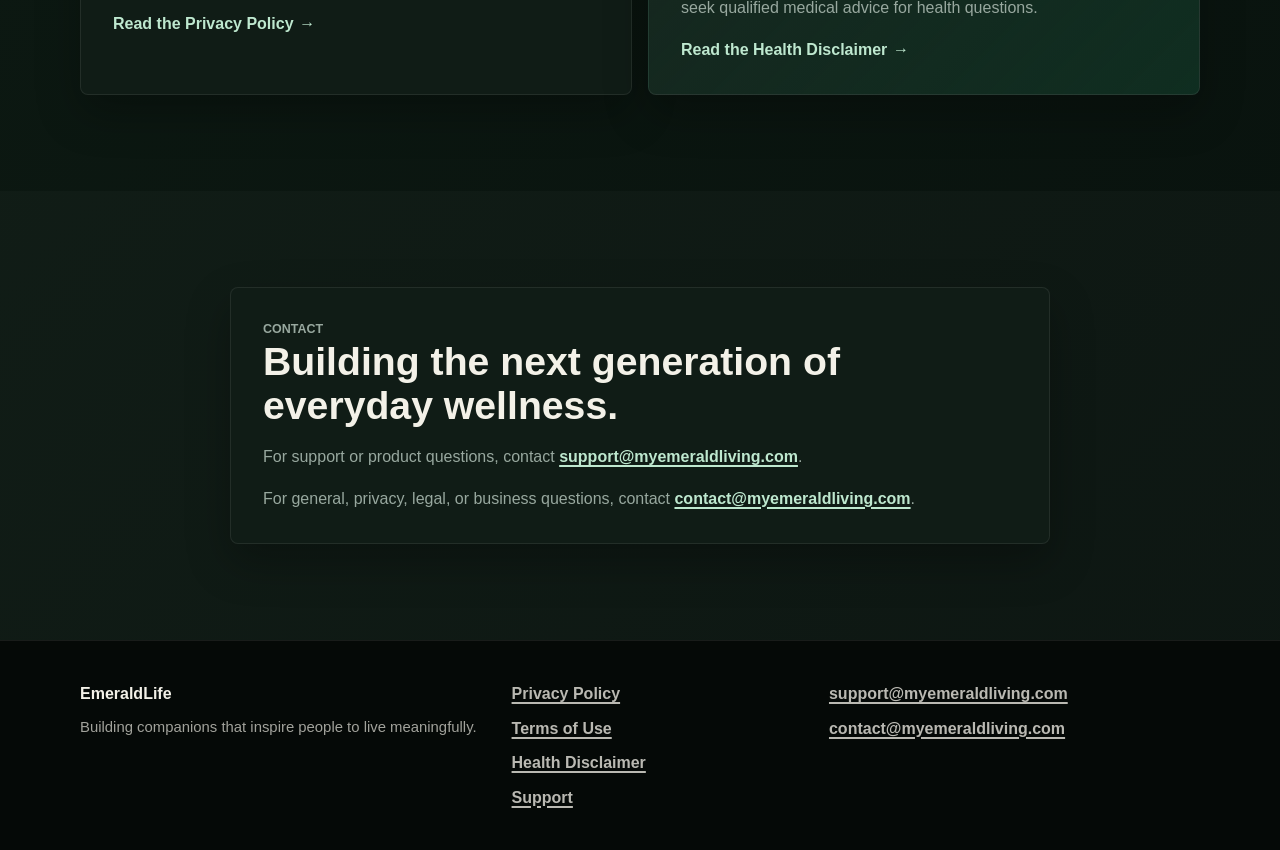
==== commit 3ebdfc07: "Polish website for YC application" ====
--- a/index.html
+++ b/index.html
@@ -3,12 +3,12 @@
 <head>
   <meta charset="utf-8">
   <meta name="viewport" content="width=device-width, initial-scale=1">
-  <title>EmeraldLife | Coming Soon</title>
-  <meta name="description" content="EmeraldLife is a pre-launch companion-led wellness app for one meaningful daily Ritual, AI reflection, and friends-only support.">
+  <title>EmeraldLife | Your Wellness Companion</title>
+  <meta name="description" content="EmeraldLife is a game-like wellness companion that turns fragmented daily signals into one meaningful action, AI reflection, and private encouragement.">
   <link rel="icon" type="image/png" href="assets/app-logo.png">
   <link rel="apple-touch-icon" href="assets/app-logo.png">
-  <link rel="stylesheet" href="assets/styles.css?v=20260708a">
-  <script src="assets/lang-boot.js?v=20260708a"></script>
+  <link rel="stylesheet" href="assets/styles.css?v=20260726a">
+  <script src="assets/lang-boot.js?v=20260726a"></script>
 </head>
 <body data-page="home">
   <a class="skip-link" href="#main-content" data-i18n="common.skip">Skip to content</a>
@@ -85,11 +85,11 @@
       <div class="container hero-inner">
         <img class="hero-logo" src="assets/app-logo.png" width="112" height="112" alt="" aria-hidden="true">
         <p class="eyebrow" data-i18n="home.eyebrow">EmeraldLife</p>
-        <h1 data-i18n="home.heroTitle">Companion-led wellness for meaningful daily living.</h1>
-        <p class="hero-lead" data-i18n="home.heroLead">EmeraldLife turns daily signals into one small Ritual, AI reflection, and optional close-friend support without calorie-first dashboards, public rankings, or shame.</p>
+        <h1 data-i18n="home.heroTitle">A wellness companion for the future of living.</h1>
+        <p class="hero-lead" data-i18n="home.heroLead">EmeraldLife turns fragmented daily signals into one meaningful Ritual, a supportive AI reflection, and private encouragement from close friends. Caring for yourself can feel clear, personal, and worth returning to.</p>
         <div class="hero-actions">
-          <a class="button button-primary" href="#status" data-i18n="home.heroPrimary">Coming Soon on the App Store</a>
-          <a class="button button-secondary" href="support.html" data-i18n="home.heroSecondary">Contact support</a>
+          <a class="button button-primary" href="#product" data-i18n="home.heroPrimary">Explore the experience</a>
+          <a class="button button-secondary" href="#status" data-i18n="home.heroSecondary">Follow our progress</a>
         </div>
 
         <div class="product-visual">
@@ -117,7 +117,7 @@
               <p data-i18n="home.previewFriends">Friends can react to Ritual moments. No leaderboards. No public comparison.</p>
             </div>
           </div>
-          <p class="visual-caption" data-i18n="home.visualCaption">Concept preview based on the MVP PRD.</p>
+          <p class="visual-caption" data-i18n="home.visualCaption">An early look at the EmeraldLife daily loop.</p>
         </div>
       </div>
     </section>
@@ -125,11 +125,11 @@
     <section id="status" class="status-section">
       <div class="container notice-grid">
         <article class="notice-card">
-          <span class="notice-label" data-i18n="home.statusLabel">Current status</span>
-          <p data-i18n="home.statusText">EmeraldLife is currently in development and is not yet publicly released for the App Store.</p>
+          <span class="notice-label" data-i18n="home.statusLabel">Building now</span>
+          <p data-i18n="home.statusText">EmeraldLife is in pre-MVP development for an iOS-first, US-first beta.</p>
         </article>
         <article class="notice-card">
-          <span class="notice-label" data-i18n="home.disclaimerLabel">Consumer wellness only</span>
+          <span class="notice-label" data-i18n="home.disclaimerLabel">Wellness, not medical care</span>
           <p data-i18n="home.disclaimerText">EmeraldLife is designed for adults 18+ as a consumer wellness companion. It does not provide medical advice, diagnosis, treatment, or emergency services.</p>
         </article>
       </div>
@@ -138,8 +138,21 @@
     <section id="product" class="content-section">
       <div class="container section-narrow">
         <p class="section-label" data-i18n="nav.product">Product</p>
-        <h2 data-i18n="home.productTitle">Built around one meaningful daily action.</h2>
-        <p data-i18n="home.productCopy">The MVP loop is simple: companion state, one Ritual, AI reflection, optional friend encouragement, and Profile trends. Body Energy, Recovery, Readiness, and Happiness guide the experience without turning Home into a score dashboard.</p>
+        <h2 data-i18n="home.productTitle">Less tracking. More companionship.</h2>
+        <p data-i18n="home.productCopy">Most wellness apps fragment daily life into charts, stats, and separate logs. EmeraldLife brings those signals into one calm, game-like experience centered on what you can do next.</p>
+      </div>
+    </section>
+
+    <section class="content-section story-section">
+      <div class="container story-layout">
+        <div>
+          <p class="section-label" data-i18n="home.storyLabel">Why EmeraldLife</p>
+          <h2 data-i18n="home.storyTitle">People do not stop caring about their health. They stop using products that make caring feel like work.</h2>
+        </div>
+        <div class="story-copy">
+          <p data-i18n="home.storyFounders">Co-founders James and Tommy have been friends since high school. After trying and quitting health apps, they kept seeing the same problem: too many numbers, fragmented tracking, and no sense of companionship along the way.</p>
+          <p data-i18n="home.storyInsight">Their insight is simple: expertise alone is not enough. EmeraldLife is being built as an original AI companion that helps people visualize daily life, regain a sense of agency, and make progress feel good while it is happening.</p>
+        </div>
       </div>
     </section>
 
@@ -147,38 +160,38 @@
       <div class="container">
         <div class="section-heading">
           <p class="section-label" data-i18n="home.featuresLabel">Features</p>
-          <h2 data-i18n="home.featuresTitle">Modeled on the actual app experience.</h2>
+          <h2 data-i18n="home.featuresTitle">A simple loop designed to feel good along the way.</h2>
         </div>
         <div class="feature-grid">
           <article class="feature-card">
             <span class="feature-mark"></span>
-            <h3 data-i18n="home.featureRoutineTitle">Home and Ritual</h3>
-            <p data-i18n="home.featureRoutineCopy">A calm companion state and one small Ritual give the first session a clear, meaningful action.</p>
+            <h3 data-i18n="home.featureRoutineTitle">One daily Ritual</h3>
+            <p data-i18n="home.featureRoutineCopy">A calm companion state turns the day into one small action that feels clear and possible.</p>
           </article>
           <article class="feature-card">
             <span class="feature-mark feature-mark-warm"></span>
             <h3 data-i18n="home.featureNutritionTitle">AI Companion</h3>
-            <p data-i18n="home.featureNutritionCopy">Selectable tones support check-ins, Ritual coaching, reflection, and next-step suggestions without medical claims.</p>
+            <p data-i18n="home.featureNutritionCopy">Choose a tone that feels right for check-ins, Ritual guidance, reflection, and thoughtful next steps.</p>
           </article>
           <article class="feature-card">
             <span class="feature-mark feature-mark-blue"></span>
-            <h3 data-i18n="home.featureHabitTitle">What's On</h3>
-            <p data-i18n="home.featureHabitCopy">Friends-only Ritual shares, reactions, and encouragement keep support private and low pressure.</p>
+            <h3 data-i18n="home.featureHabitTitle">Friends, not followers</h3>
+            <p data-i18n="home.featureHabitCopy">What’s On keeps Ritual shares, reactions, and encouragement private, close, and low pressure.</p>
           </article>
           <article class="feature-card">
             <span class="feature-mark feature-mark-dark"></span>
-            <h3 data-i18n="home.featureRecoveryTitle">Profile trends</h3>
-            <p data-i18n="home.featureRecoveryCopy">Wellness bands, streak history, privacy, language, notifications, and companion tone live in Profile.</p>
+            <h3 data-i18n="home.featureRecoveryTitle">Progress without pressure</h3>
+            <p data-i18n="home.featureRecoveryCopy">Profile shows wellness trends and consistency without turning Home into a score-first dashboard.</p>
           </article>
           <article class="feature-card">
             <span class="feature-mark"></span>
-            <h3 data-i18n="home.featureReflectionTitle">Algorithm-backed states</h3>
-            <p data-i18n="home.featureReflectionCopy">Body Energy, Recovery, Readiness, and Happiness shape the companion state, Ritual pacing, and AI tone.</p>
+            <h3 data-i18n="home.featureReflectionTitle">Quiet intelligence</h3>
+            <p data-i18n="home.featureReflectionCopy">Body Energy, Recovery, Readiness, and Happiness quietly shape the companion, Ritual pace, and AI tone.</p>
           </article>
           <article class="feature-card">
             <span class="feature-mark feature-mark-warm"></span>
-            <h3 data-i18n="home.featureInsightTitle">Launch localization</h3>
-            <p data-i18n="home.featureInsightCopy">The app is planned for English, Chinese, Spanish, French, German, Portuguese, Japanese, Korean, and Italian launch support.</p>
+            <h3 data-i18n="home.featureInsightTitle">Designed across languages</h3>
+            <p data-i18n="home.featureInsightCopy">The launch plan supports ten languages across the app experience and AI companion conversations.</p>
           </article>
         </div>
       </div>
@@ -204,7 +217,7 @@
     <section class="content-section contact-section">
       <div class="container contact-panel">
         <p class="section-label" data-i18n="home.contactLabel">Contact</p>
-        <h2 data-i18n="home.contactTitle">EmeraldLife is currently in development.</h2>
+        <h2 data-i18n="home.contactTitle">Building the next generation of everyday wellness.</h2>
         <p data-i18n-html="home.contactSupport">For support or product questions, contact <a href="mailto:support@myemeraldliving.com">support@myemeraldliving.com</a>.</p>
         <p data-i18n-html="home.contactGeneral">For general, privacy, legal, or business questions, contact <a href="mailto:contact@myemeraldliving.com">contact@myemeraldliving.com</a>.</p>
       </div>
@@ -215,7 +228,7 @@
     <div class="container footer-layout">
       <div>
         <a class="footer-brand" href="./" data-i18n="common.brand">EmeraldLife</a>
-        <p data-i18n="common.copyright">© 2026 EmeraldLife. All rights reserved.</p>
+        <p data-i18n="common.footerTagline">Building companions that inspire people to live meaningfully.</p>
       </div>
       <nav class="footer-links" aria-label="Footer navigation" data-i18n-aria-label="common.footerNav">
         <a href="privacy.html" data-i18n="footer.privacy">Privacy Policy</a>
@@ -230,6 +243,6 @@
     </div>
   </footer>
 
-  <script src="assets/script.js?v=20260708a"></script>
+  <script src="assets/script.js?v=20260726a"></script>
 </body>
 </html>
--- a/assets/styles.css
+++ b/assets/styles.css
@@ -75,14 +75,14 @@
 body:lang(zh-Hans) {
   font-family: var(--font-stack-zh-hans);
   line-height: 1.75;
-  word-break: keep-all;
+  word-break: normal;
   line-break: strict;
 }
 
 body:lang(zh-Hant) {
   font-family: var(--font-stack-zh-hant);
   line-height: 1.75;
-  word-break: keep-all;
+  word-break: normal;
   line-break: strict;
 }
 
@@ -697,6 +697,7 @@
 }
 
 .status-section,
+.story-section,
 .feature-section,
 .contact-section {
   background: rgba(255, 255, 255, 0.02);
@@ -765,12 +766,51 @@
 }
 
 .section-narrow p:last-child,
+.story-copy p:last-child,
 .text-panel p:last-child,
 .contact-panel p:last-child,
 .document-content p:last-child,
 .faq-item p:last-child,
 .not-found-panel p:last-child {
   margin-bottom: 0;
+}
+
+.story-section {
+  border-top: 1px solid var(--app-border);
+  border-bottom: 1px solid var(--app-border);
+}
+
+.story-layout {
+  display: grid;
+  grid-template-columns: minmax(0, 1fr);
+  gap: var(--space-5);
+}
+
+.story-layout > * {
+  min-width: 0;
+}
+
+.story-layout h2 {
+  max-width: 720px;
+  margin: 0;
+  font-size: 2rem;
+  font-weight: 740;
+}
+
+.story-copy {
+  max-width: 680px;
+}
+
+.story-copy p {
+  color: var(--app-muted);
+}
+
+body:lang(zh-Hans) .story-layout h2,
+body:lang(zh-Hant) .story-layout h2,
+body:lang(zh-Hans) .story-copy p,
+body:lang(zh-Hant) .story-copy p {
+  overflow-wrap: anywhere;
+  word-break: normal;
 }
 
 .section-heading {
@@ -1100,7 +1140,8 @@
   }
 
   .notice-grid,
-  .split-layout {
+  .split-layout,
+  .story-layout {
     grid-template-columns: repeat(2, minmax(0, 1fr));
   }
 
@@ -1145,21 +1186,21 @@
   }
 
   .hero {
-    padding: 6.5rem 0 5rem;
+    padding: 4.5rem 0;
   }
 
   .hero-logo {
-    width: 118px;
-    height: 118px;
-    border-radius: 30px;
+    width: 104px;
+    height: 104px;
+    border-radius: 26px;
   }
 
   .hero h1 {
-    font-size: 4rem;
+    font-size: 3.6rem;
   }
 
   .product-visual {
-    margin-top: 5rem;
+    margin-top: 3.25rem;
   }
 
   .companion-preview {
@@ -1177,6 +1218,7 @@
 
   .section-narrow h2,
   .section-heading h2,
+  .story-layout h2,
   .text-panel h2,
   .contact-panel h2,
   .document-header h1,
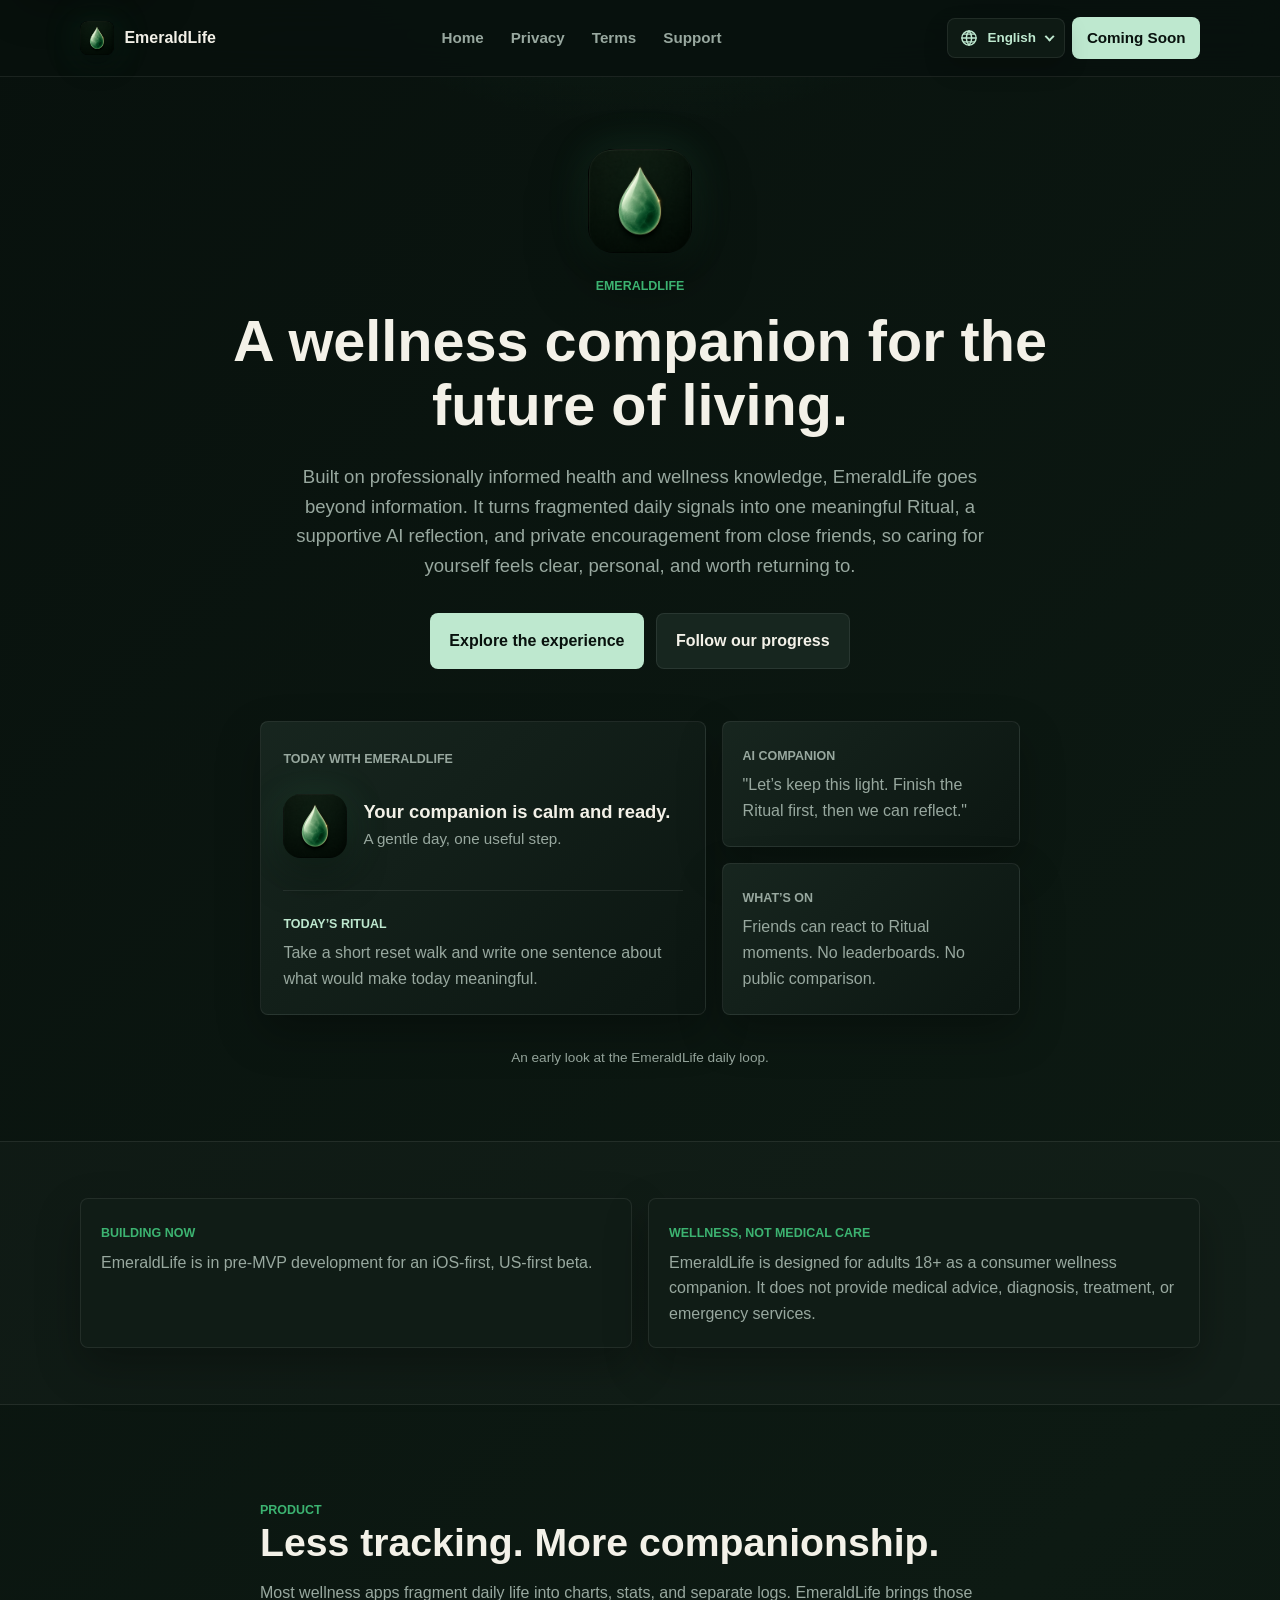
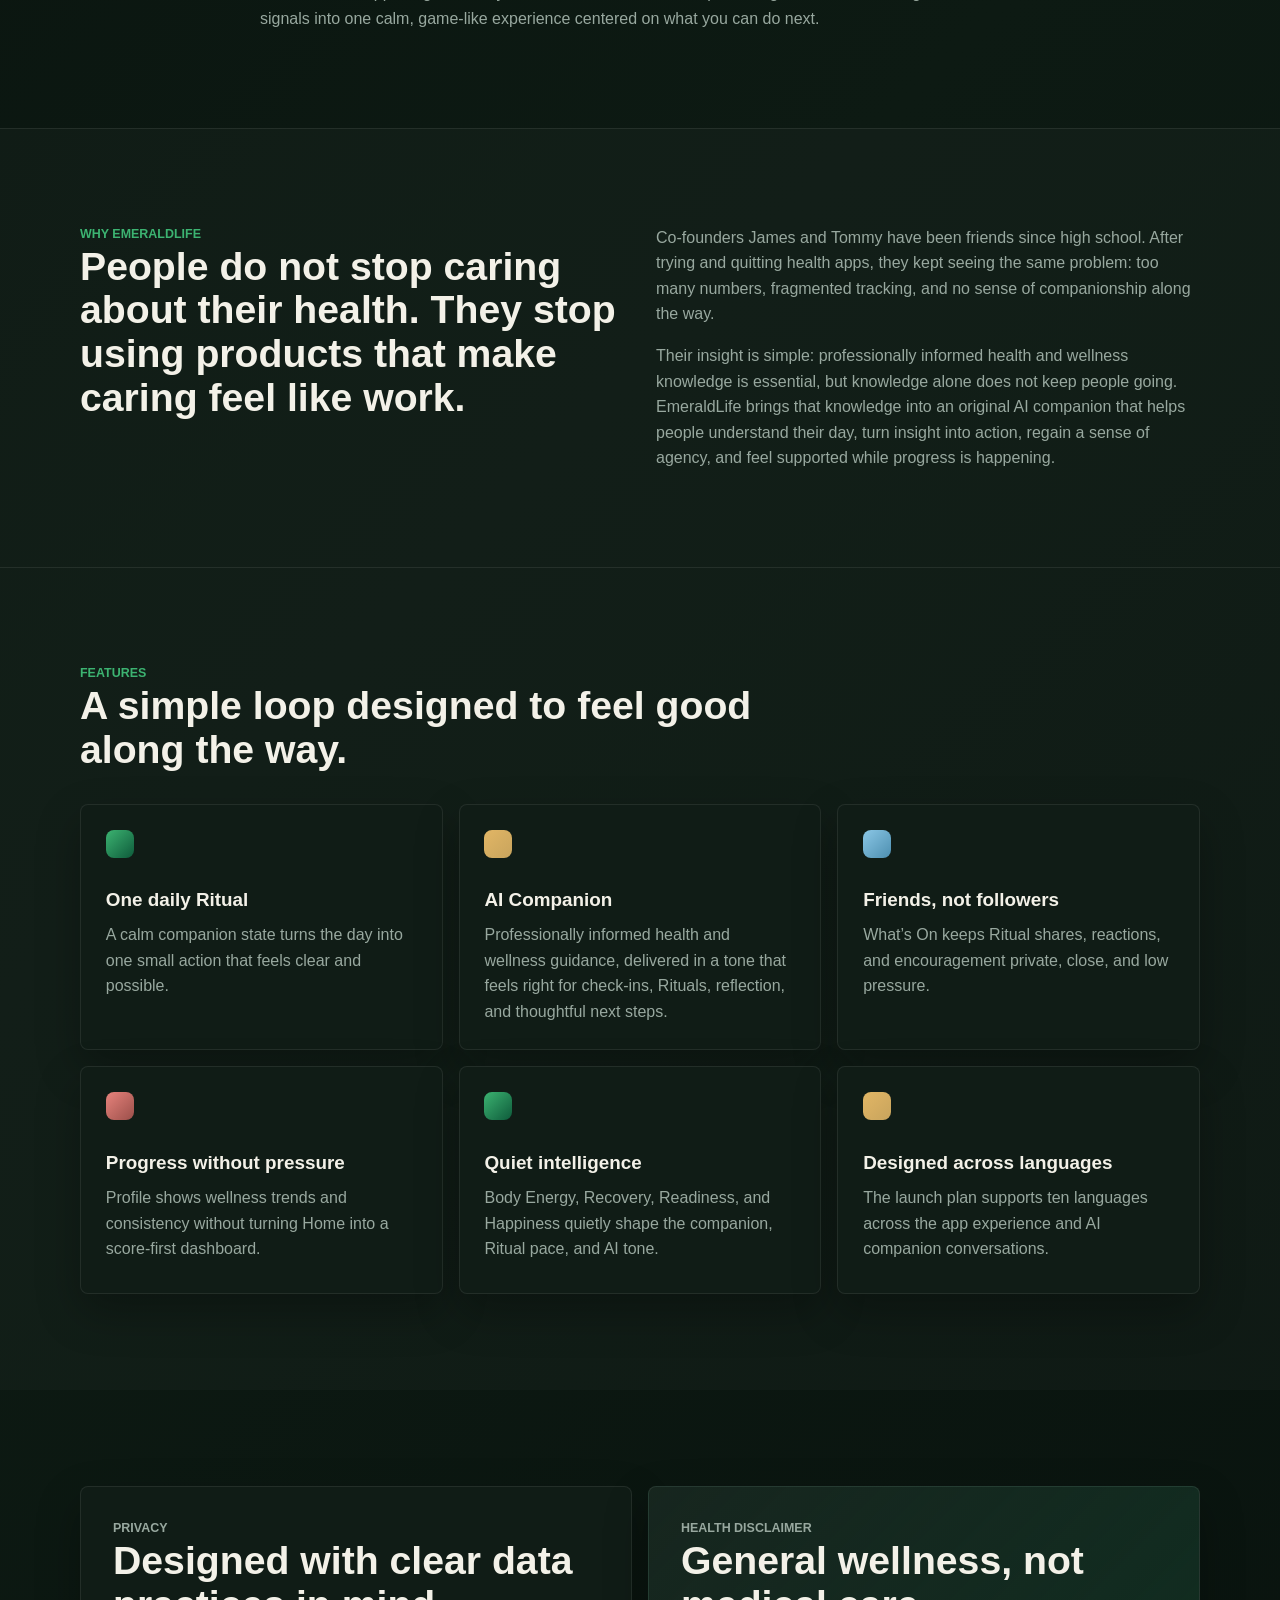
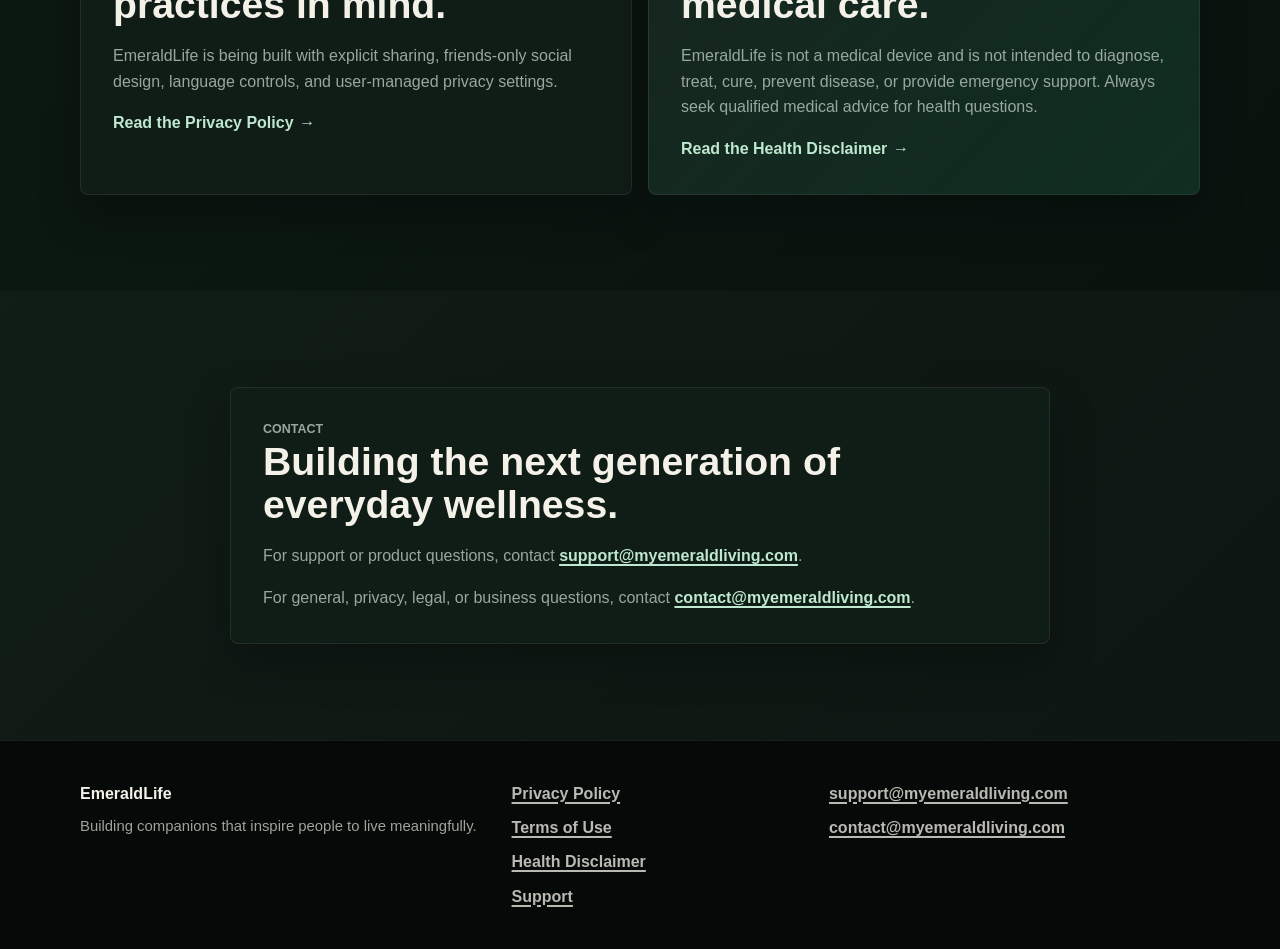
==== commit b0be6daf: "Clarify knowledge-led companionship" ====
--- a/index.html
+++ b/index.html
@@ -7,8 +7,8 @@
   <meta name="description" content="EmeraldLife is a game-like wellness companion that turns fragmented daily signals into one meaningful action, AI reflection, and private encouragement.">
   <link rel="icon" type="image/png" href="assets/app-logo.png">
   <link rel="apple-touch-icon" href="assets/app-logo.png">
-  <link rel="stylesheet" href="assets/styles.css?v=20260726a">
-  <script src="assets/lang-boot.js?v=20260726a"></script>
+  <link rel="stylesheet" href="assets/styles.css?v=20260726j">
+  <script src="assets/lang-boot.js?v=20260726j"></script>
 </head>
 <body data-page="home">
   <a class="skip-link" href="#main-content" data-i18n="common.skip">Skip to content</a>
@@ -243,6 +243,7 @@
     </div>
   </footer>
 
-  <script src="assets/script.js?v=20260726a"></script>
+  <script src="assets/translations-extra.js?v=20260726j"></script>
+  <script src="assets/script.js?v=20260726j"></script>
 </body>
 </html>
--- a/assets/styles.css
+++ b/assets/styles.css
@@ -17,6 +17,8 @@
   --font-stack: -apple-system, BlinkMacSystemFont, "SF Pro Display", "SF Pro Text", "Helvetica Neue", Helvetica, Arial, sans-serif;
   --font-stack-zh-hans: -apple-system, BlinkMacSystemFont, "SF Pro Display", "PingFang SC", "Hiragino Sans GB", "Microsoft YaHei", sans-serif;
   --font-stack-zh-hant: -apple-system, BlinkMacSystemFont, "SF Pro Display", "PingFang TC", "Heiti TC", "Microsoft JhengHei", sans-serif;
+  --font-stack-ja: -apple-system, BlinkMacSystemFont, "SF Pro Display", "Hiragino Sans", "Yu Gothic", "Meiryo", sans-serif;
+  --font-stack-ko: -apple-system, BlinkMacSystemFont, "SF Pro Display", "Apple SD Gothic Neo", "Noto Sans KR", "Malgun Gothic", sans-serif;
   --space-1: 0.5rem;
   --space-2: 0.75rem;
   --space-3: 1rem;
@@ -86,6 +88,31 @@
   line-break: strict;
 }
 
+body:lang(ja) {
+  font-family: var(--font-stack-ja);
+  line-height: 1.75;
+  word-break: normal;
+  line-break: strict;
+  overflow-wrap: anywhere;
+}
+
+body:lang(ja) .preview-card p {
+  padding-right: 0.5rem;
+  word-break: break-all;
+  line-break: anywhere;
+}
+
+body:lang(ko) {
+  font-family: var(--font-stack-ko);
+  line-height: 1.72;
+  word-break: keep-all;
+  overflow-wrap: anywhere;
+}
+
+body:lang(de) .document-header h1 {
+  overflow-wrap: anywhere;
+}
+
 img {
   max-width: 100%;
   display: block;
@@ -303,6 +330,9 @@
   border-radius: var(--radius);
   background: rgba(16, 28, 22, 0.98);
   box-shadow: var(--shadow-card);
+  max-height: min(70vh, 460px);
+  overflow-y: auto;
+  overscroll-behavior: contain;
 }
 
 .language-menu[hidden] {
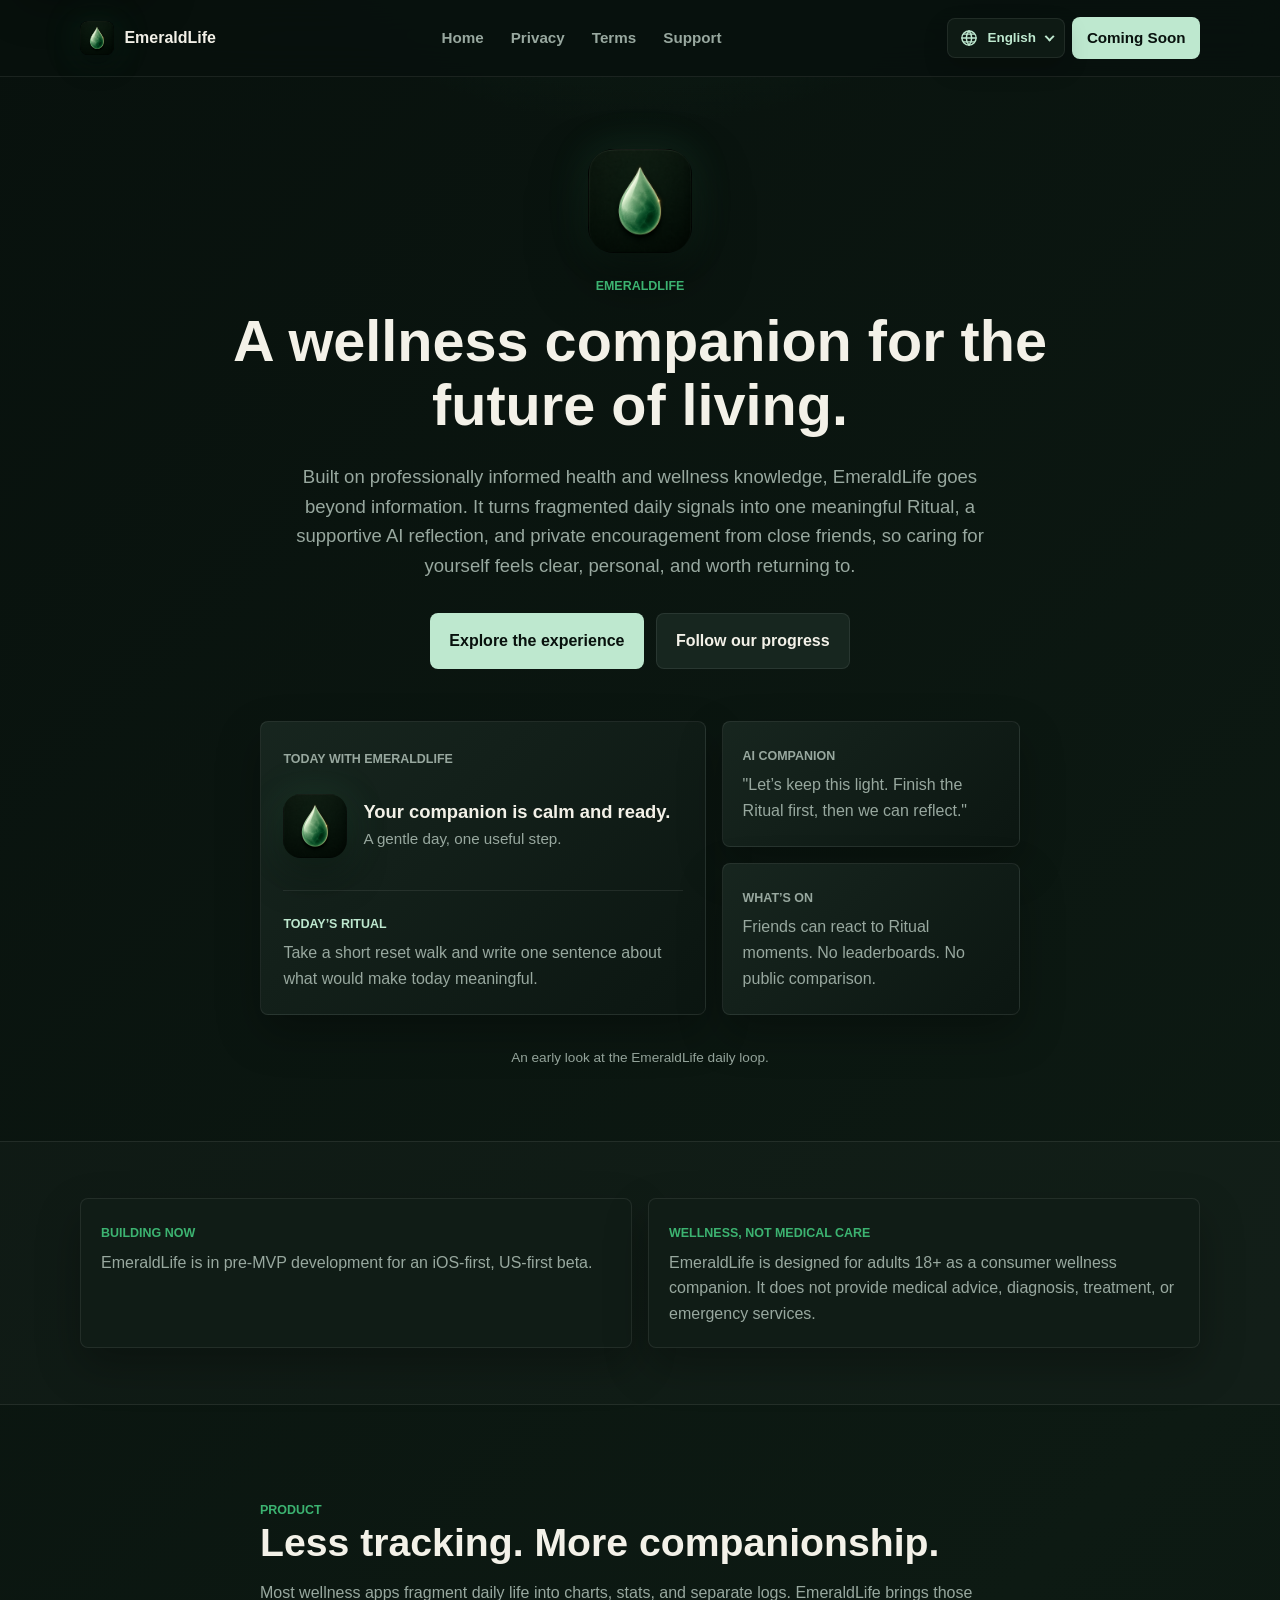
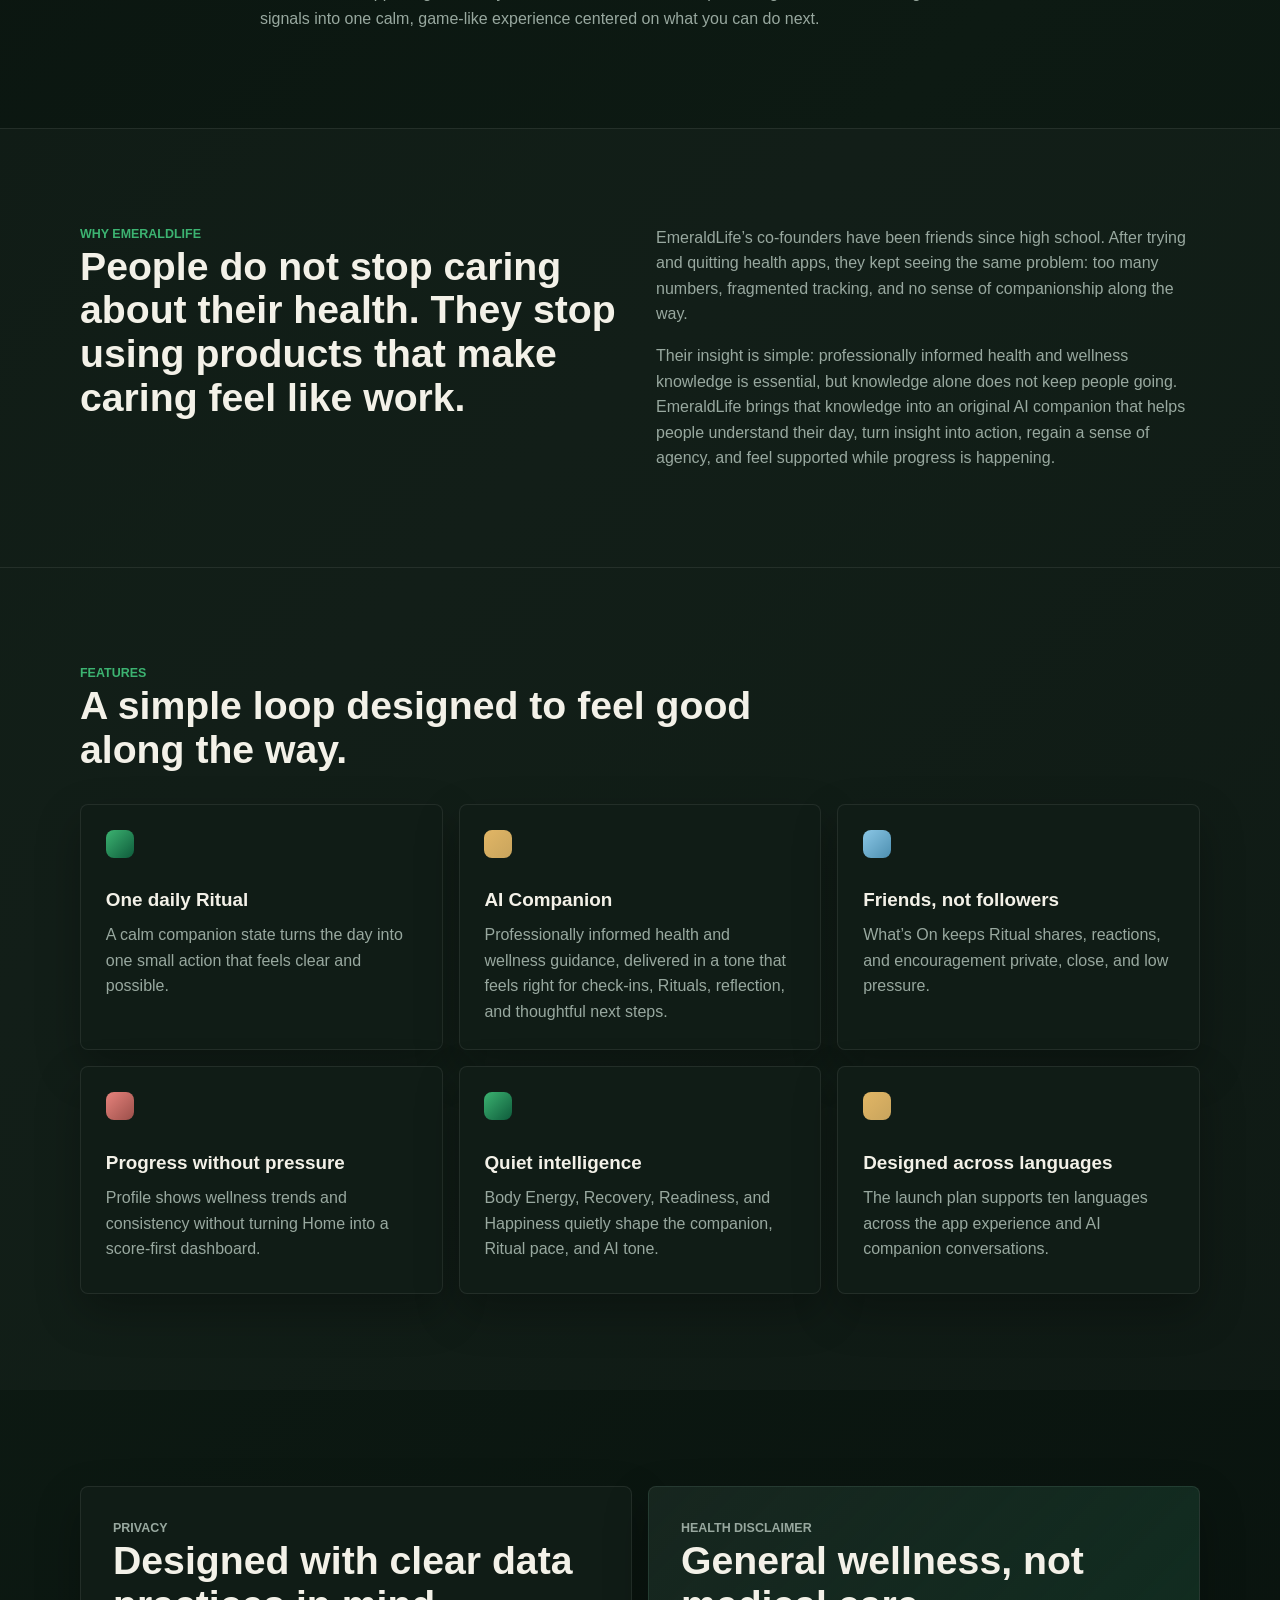
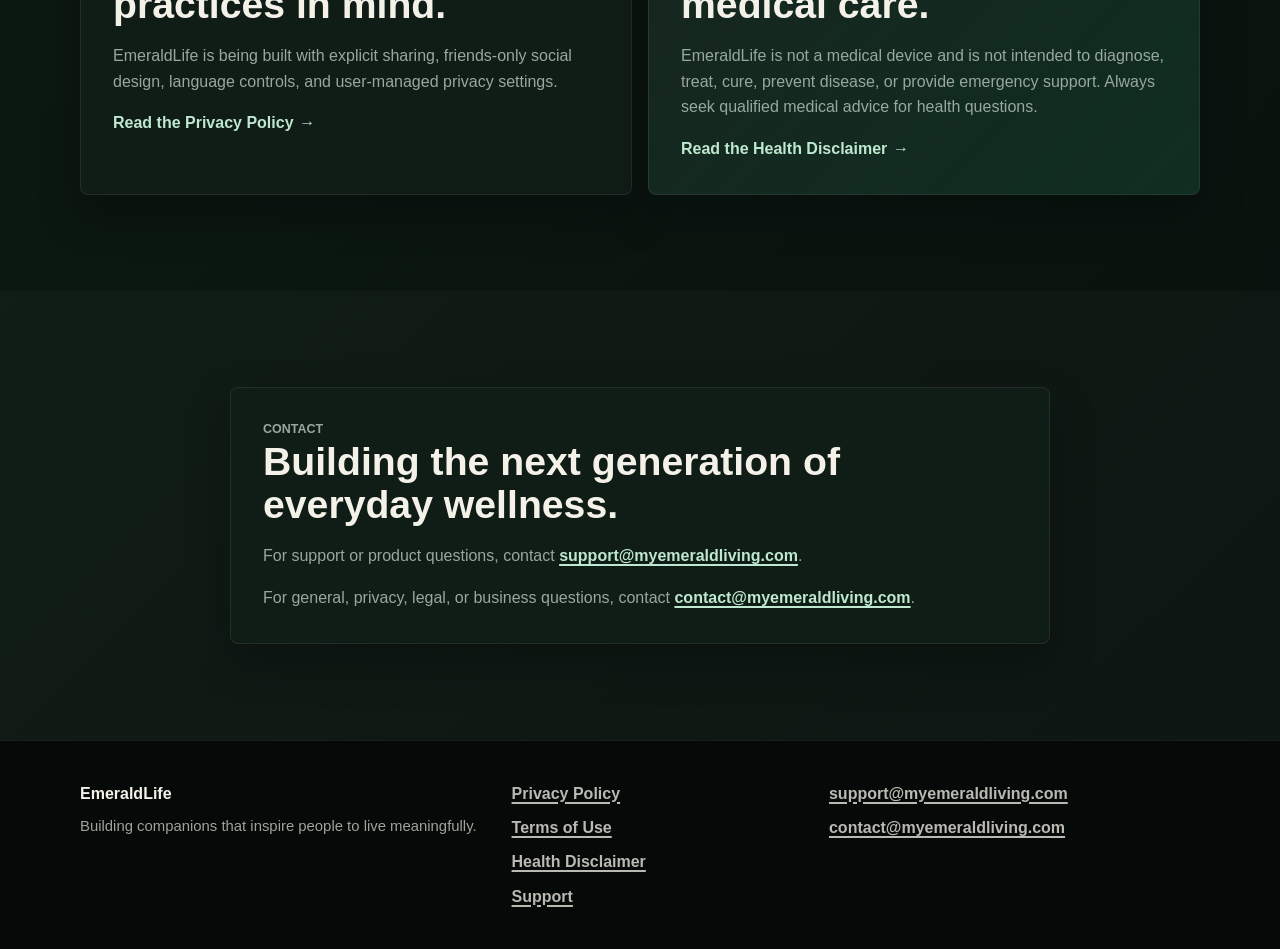
==== commit 1c17c8d2: "Remove founder names from website" ====
--- a/index.html
+++ b/index.html
@@ -7,8 +7,8 @@
   <meta name="description" content="EmeraldLife is a game-like wellness companion that turns fragmented daily signals into one meaningful action, AI reflection, and private encouragement.">
   <link rel="icon" type="image/png" href="assets/app-logo.png">
   <link rel="apple-touch-icon" href="assets/app-logo.png">
-  <link rel="stylesheet" href="assets/styles.css?v=20260726j">
-  <script src="assets/lang-boot.js?v=20260726j"></script>
+  <link rel="stylesheet" href="assets/styles.css?v=20260726k">
+  <script src="assets/lang-boot.js?v=20260726k"></script>
 </head>
 <body data-page="home">
   <a class="skip-link" href="#main-content" data-i18n="common.skip">Skip to content</a>
@@ -150,7 +150,7 @@
           <h2 data-i18n="home.storyTitle">People do not stop caring about their health. They stop using products that make caring feel like work.</h2>
         </div>
         <div class="story-copy">
-          <p data-i18n="home.storyFounders">Co-founders James and Tommy have been friends since high school. After trying and quitting health apps, they kept seeing the same problem: too many numbers, fragmented tracking, and no sense of companionship along the way.</p>
+          <p data-i18n="home.storyFounders">EmeraldLife's co-founders have been friends since high school. After trying and quitting health apps, they kept seeing the same problem: too many numbers, fragmented tracking, and no sense of companionship along the way.</p>
           <p data-i18n="home.storyInsight">Their insight is simple: expertise alone is not enough. EmeraldLife is being built as an original AI companion that helps people visualize daily life, regain a sense of agency, and make progress feel good while it is happening.</p>
         </div>
       </div>
@@ -243,7 +243,7 @@
     </div>
   </footer>
 
-  <script src="assets/translations-extra.js?v=20260726j"></script>
-  <script src="assets/script.js?v=20260726j"></script>
+  <script src="assets/translations-extra.js?v=20260726k"></script>
+  <script src="assets/script.js?v=20260726k"></script>
 </body>
 </html>
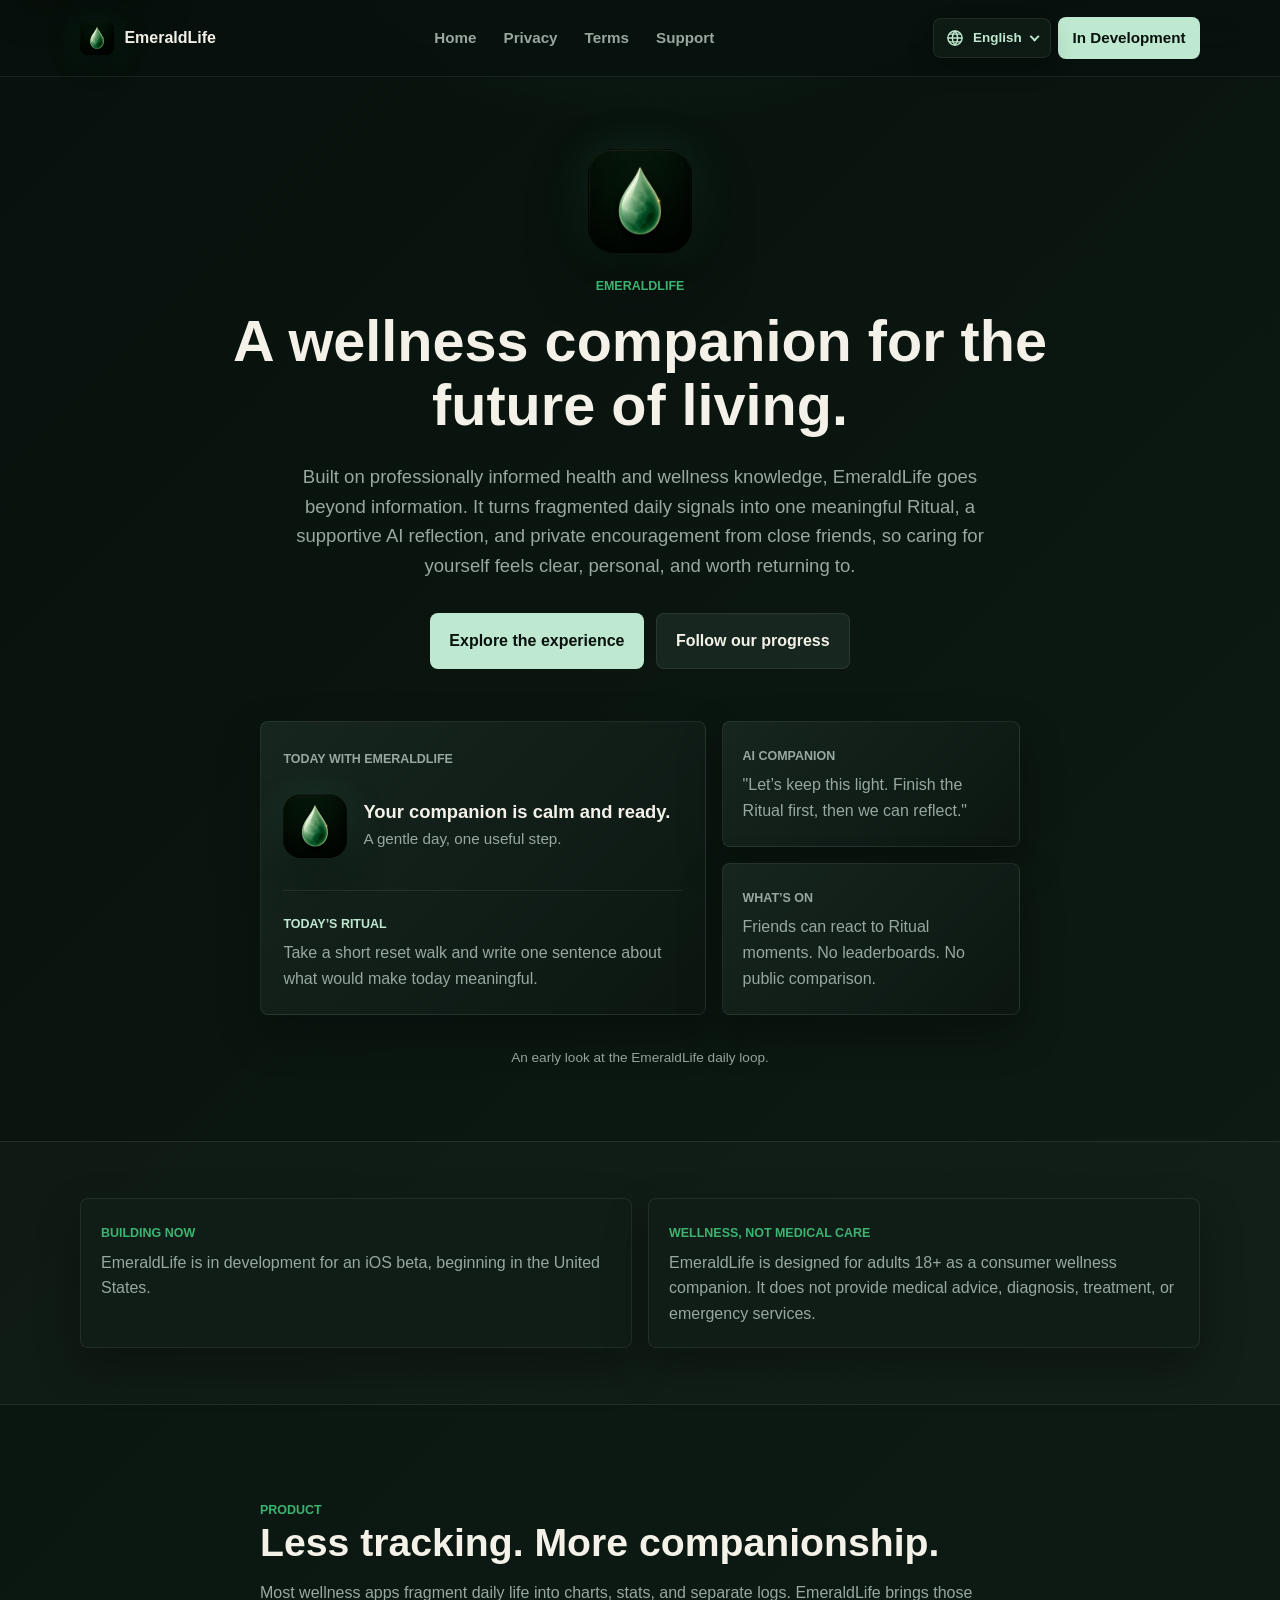
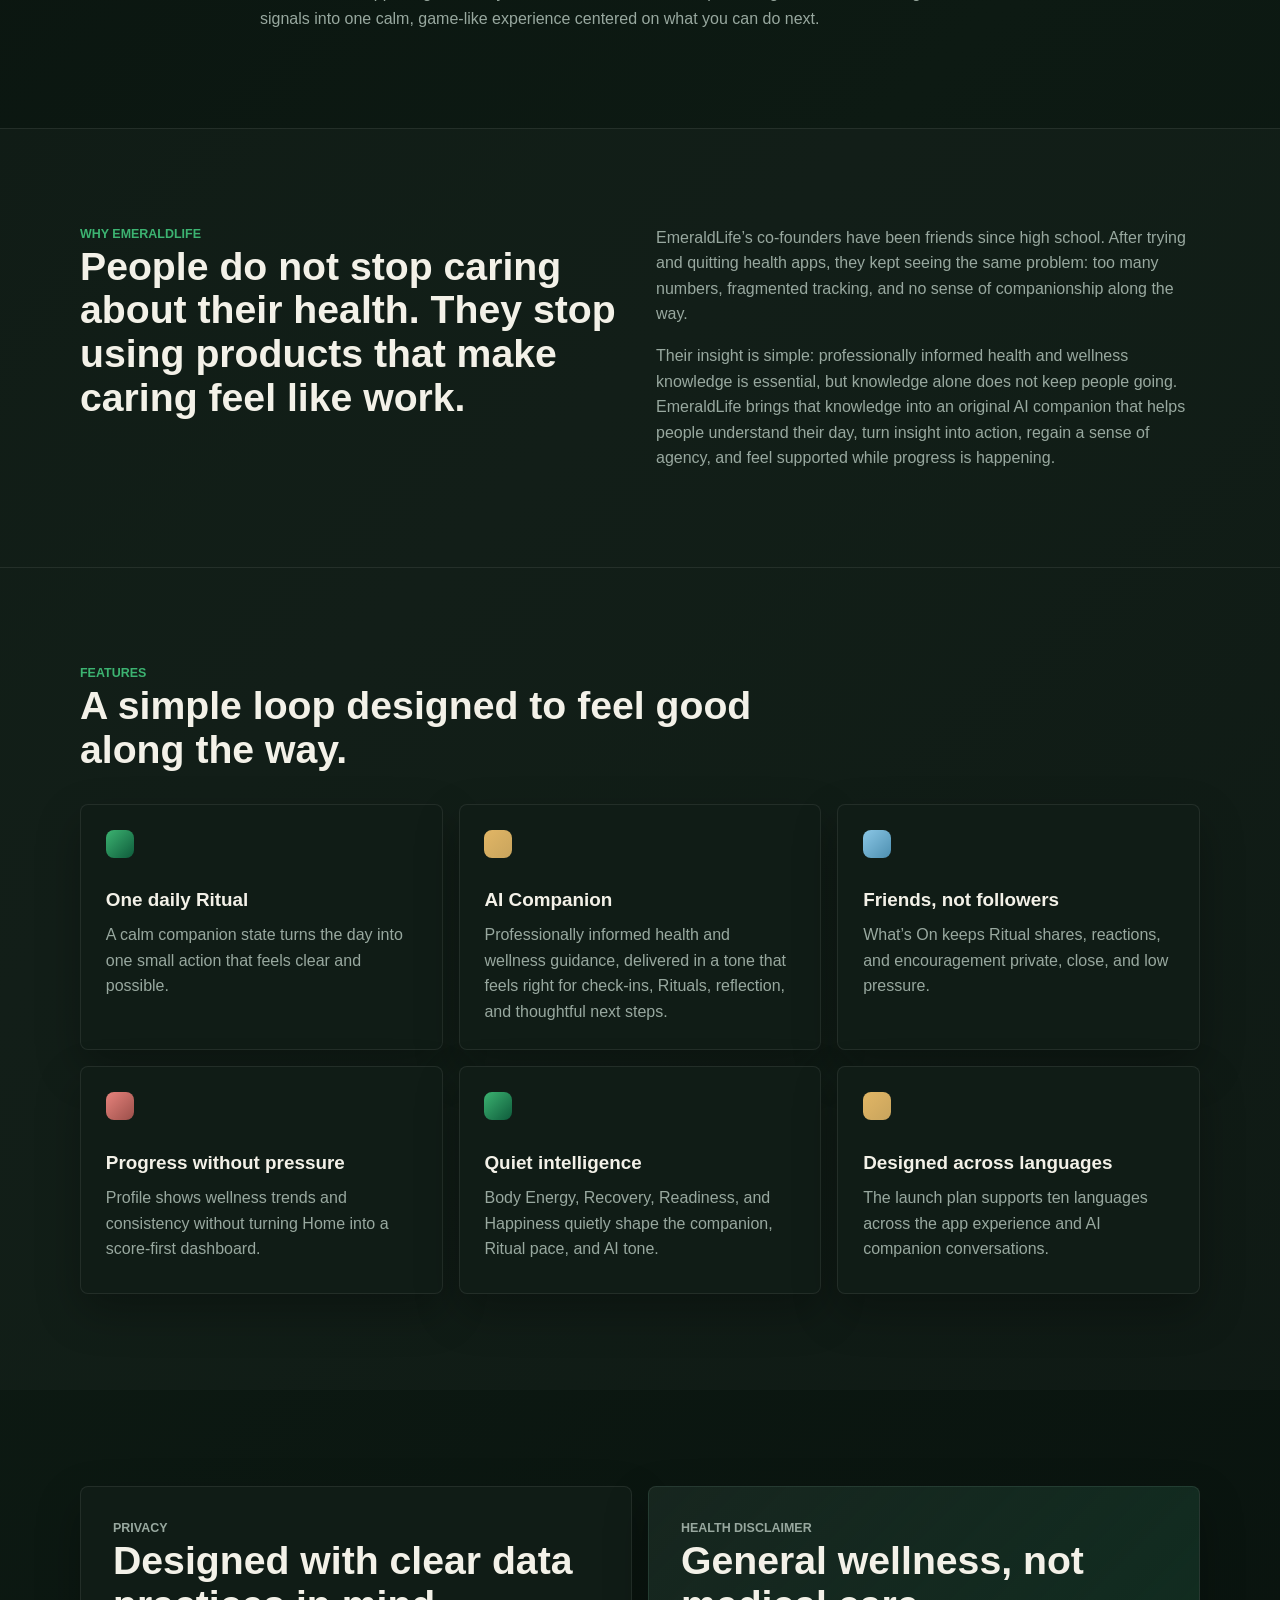
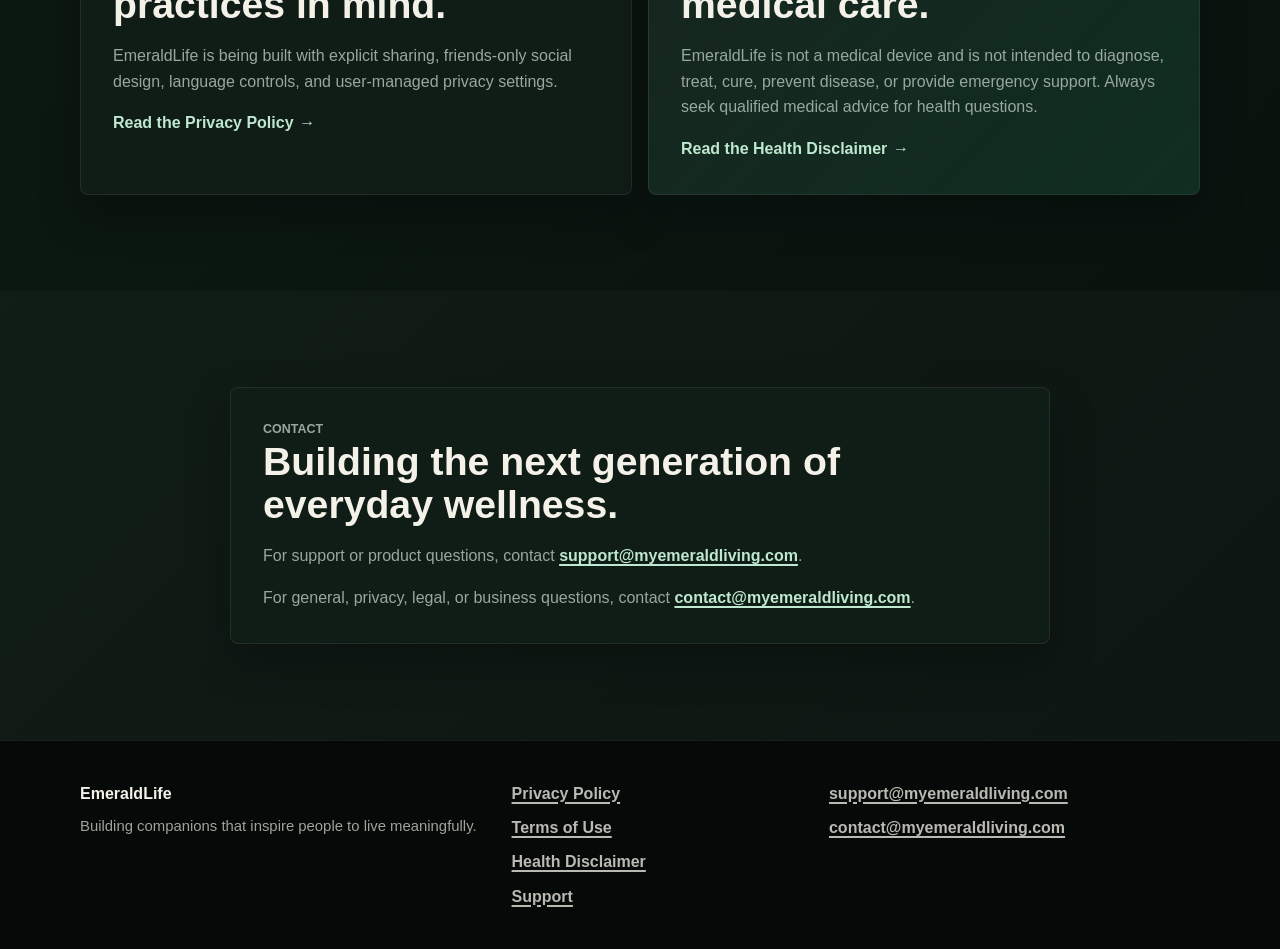
==== commit abb848a3: "Prepare website for YC application" ====
--- a/index.html
+++ b/index.html
@@ -5,10 +5,27 @@
   <meta name="viewport" content="width=device-width, initial-scale=1">
   <title>EmeraldLife | Your Wellness Companion</title>
   <meta name="description" content="EmeraldLife is a game-like wellness companion that turns fragmented daily signals into one meaningful action, AI reflection, and private encouragement.">
-  <link rel="icon" type="image/png" href="assets/app-logo.png">
-  <link rel="apple-touch-icon" href="assets/app-logo.png">
-  <link rel="stylesheet" href="assets/styles.css?v=20260726k">
-  <script src="assets/lang-boot.js?v=20260726k"></script>
+  <meta name="robots" content="index, follow">
+  <meta name="theme-color" content="#08120d">
+  <link rel="canonical" href="https://www.myemeraldliving.com/">
+  <meta property="og:type" content="website">
+  <meta property="og:site_name" content="EmeraldLife">
+  <meta property="og:title" content="EmeraldLife | Your Wellness Companion">
+  <meta property="og:description" content="EmeraldLife is a game-like wellness companion that turns fragmented daily signals into one meaningful action, AI reflection, and private encouragement.">
+  <meta property="og:url" content="https://www.myemeraldliving.com/">
+  <meta property="og:image" content="https://www.myemeraldliving.com/assets/app-logo.png">
+  <meta property="og:image:width" content="1024">
+  <meta property="og:image:height" content="1024">
+  <meta property="og:image:alt" content="EmeraldLife app icon">
+  <meta property="og:locale" content="en_US">
+  <meta name="twitter:card" content="summary">
+  <meta name="twitter:title" content="EmeraldLife | Your Wellness Companion">
+  <meta name="twitter:description" content="EmeraldLife is a game-like wellness companion that turns fragmented daily signals into one meaningful action, AI reflection, and private encouragement.">
+  <meta name="twitter:image" content="https://www.myemeraldliving.com/assets/app-logo.png">
+  <link rel="icon" type="image/png" href="assets/app-logo-256.png">
+  <link rel="apple-touch-icon" href="assets/app-logo-256.png">
+  <link rel="stylesheet" href="assets/styles.css?v=20260726l">
+  <script src="assets/lang-boot.js?v=20260726l"></script>
 </head>
 <body data-page="home">
   <a class="skip-link" href="#main-content" data-i18n="common.skip">Skip to content</a>
@@ -16,7 +33,7 @@
   <header class="site-header">
     <div class="container header-inner">
       <a class="brand" href="./" aria-label="EmeraldLife homepage" data-i18n-aria-label="common.homeAria">
-        <img class="brand-logo" src="assets/app-logo.png" width="32" height="32" alt="" aria-hidden="true">
+        <img class="brand-logo" src="assets/app-logo-256.png" width="32" height="32" alt="" aria-hidden="true">
         <span data-i18n="common.brand">EmeraldLife</span>
       </a>
 
@@ -25,7 +42,7 @@
         <a href="privacy.html" data-i18n="nav.privacy">Privacy</a>
         <a href="terms.html" data-i18n="nav.terms">Terms</a>
         <a href="support.html" data-i18n="nav.support">Support</a>
-        <a class="mobile-nav-cta" href="./#status" data-i18n="nav.soon">Coming Soon</a>
+        <a class="mobile-nav-cta" href="./#status" data-i18n="nav.soon">In Development</a>
       </nav>
 
       <div class="header-actions">
@@ -71,7 +88,7 @@
             </li>
           </ul>
         </div>
-        <a class="header-cta" href="./#status" data-i18n="nav.soon">Coming Soon</a>
+        <a class="header-cta" href="./#status" data-i18n="nav.soon">In Development</a>
         <button class="menu-toggle" type="button" aria-expanded="false" aria-controls="site-nav" aria-label="Open menu" data-nav-toggle data-i18n-aria-label="nav.openMenu">
           <span></span>
           <span></span>
@@ -83,10 +100,10 @@
   <main id="main-content">
     <section class="hero">
       <div class="container hero-inner">
-        <img class="hero-logo" src="assets/app-logo.png" width="112" height="112" alt="" aria-hidden="true">
+        <img class="hero-logo" src="assets/app-logo-256.png" width="112" height="112" alt="" aria-hidden="true">
         <p class="eyebrow" data-i18n="home.eyebrow">EmeraldLife</p>
         <h1 data-i18n="home.heroTitle">A wellness companion for the future of living.</h1>
-        <p class="hero-lead" data-i18n="home.heroLead">EmeraldLife turns fragmented daily signals into one meaningful Ritual, a supportive AI reflection, and private encouragement from close friends. Caring for yourself can feel clear, personal, and worth returning to.</p>
+        <p class="hero-lead" data-i18n="home.heroLead">Built on professionally informed health and wellness knowledge, EmeraldLife goes beyond information. It turns fragmented daily signals into one meaningful Ritual, a supportive AI reflection, and private encouragement from close friends, so caring for yourself feels clear, personal, and worth returning to.</p>
         <div class="hero-actions">
           <a class="button button-primary" href="#product" data-i18n="home.heroPrimary">Explore the experience</a>
           <a class="button button-secondary" href="#status" data-i18n="home.heroSecondary">Follow our progress</a>
@@ -97,7 +114,7 @@
             <div class="preview-card turtle-card">
               <p class="panel-kicker" data-i18n="home.previewKicker">Today with EmeraldLife</p>
               <div class="turtle-state">
-                <img class="preview-logo" src="assets/app-logo.png" width="64" height="64" alt="" aria-hidden="true">
+                <img class="preview-logo" src="assets/app-logo-256.png" width="64" height="64" alt="" aria-hidden="true">
                 <div>
                   <strong data-i18n="home.previewState">Your companion is calm and ready.</strong>
                   <span data-i18n="home.previewCue">A gentle day, one useful step.</span>
@@ -126,7 +143,7 @@
       <div class="container notice-grid">
         <article class="notice-card">
           <span class="notice-label" data-i18n="home.statusLabel">Building now</span>
-          <p data-i18n="home.statusText">EmeraldLife is in pre-MVP development for an iOS-first, US-first beta.</p>
+          <p data-i18n="home.statusText">EmeraldLife is in development for an iOS beta, beginning in the United States.</p>
         </article>
         <article class="notice-card">
           <span class="notice-label" data-i18n="home.disclaimerLabel">Wellness, not medical care</span>
@@ -151,7 +168,7 @@
         </div>
         <div class="story-copy">
           <p data-i18n="home.storyFounders">EmeraldLife's co-founders have been friends since high school. After trying and quitting health apps, they kept seeing the same problem: too many numbers, fragmented tracking, and no sense of companionship along the way.</p>
-          <p data-i18n="home.storyInsight">Their insight is simple: expertise alone is not enough. EmeraldLife is being built as an original AI companion that helps people visualize daily life, regain a sense of agency, and make progress feel good while it is happening.</p>
+          <p data-i18n="home.storyInsight">Their insight is simple: professionally informed health and wellness knowledge is essential, but knowledge alone does not keep people going. EmeraldLife brings that knowledge into an original AI companion that helps people understand their day, turn insight into action, regain a sense of agency, and feel supported while progress is happening.</p>
         </div>
       </div>
     </section>
@@ -171,7 +188,7 @@
           <article class="feature-card">
             <span class="feature-mark feature-mark-warm"></span>
             <h3 data-i18n="home.featureNutritionTitle">AI Companion</h3>
-            <p data-i18n="home.featureNutritionCopy">Choose a tone that feels right for check-ins, Ritual guidance, reflection, and thoughtful next steps.</p>
+            <p data-i18n="home.featureNutritionCopy">Professionally informed health and wellness guidance, delivered in a tone that feels right for check-ins, Rituals, reflection, and thoughtful next steps.</p>
           </article>
           <article class="feature-card">
             <span class="feature-mark feature-mark-blue"></span>
@@ -202,13 +219,13 @@
         <article class="text-panel">
           <p class="section-label" data-i18n="home.privacyLabel">Privacy</p>
           <h2 data-i18n="home.privacyTitle">Designed with clear data practices in mind.</h2>
-          <p data-i18n="home.privacyCopy">EmeraldLife is being built with a focus on clear communication, user control, and respectful product design.</p>
+          <p data-i18n="home.privacyCopy">EmeraldLife is being built with explicit sharing, friends-only social design, language controls, and user-managed privacy settings.</p>
           <a class="text-link" href="privacy.html" data-i18n="home.privacyLink">Read the Privacy Policy</a>
         </article>
         <article class="text-panel accent-panel">
           <p class="section-label" data-i18n="home.healthLabel">Health disclaimer</p>
           <h2 data-i18n="home.healthTitle">General wellness, not medical care.</h2>
-          <p data-i18n="home.healthCopy">EmeraldLife is not a medical device and is not intended to diagnose, treat, cure, or prevent any disease. Always seek the advice of a qualified healthcare professional with questions about your health.</p>
+          <p data-i18n="home.healthCopy">EmeraldLife is not a medical device and is not intended to diagnose, treat, cure, prevent disease, or provide emergency support. Always seek qualified medical advice for health questions.</p>
           <a class="text-link" href="health-disclaimer.html" data-i18n="home.healthLink">Read the Health Disclaimer</a>
         </article>
       </div>
@@ -243,7 +260,7 @@
     </div>
   </footer>
 
-  <script src="assets/translations-extra.js?v=20260726k"></script>
-  <script src="assets/script.js?v=20260726k"></script>
+  <script src="assets/translations-extra.js?v=20260726l"></script>
+  <script src="assets/script.js?v=20260726l"></script>
 </body>
 </html>
